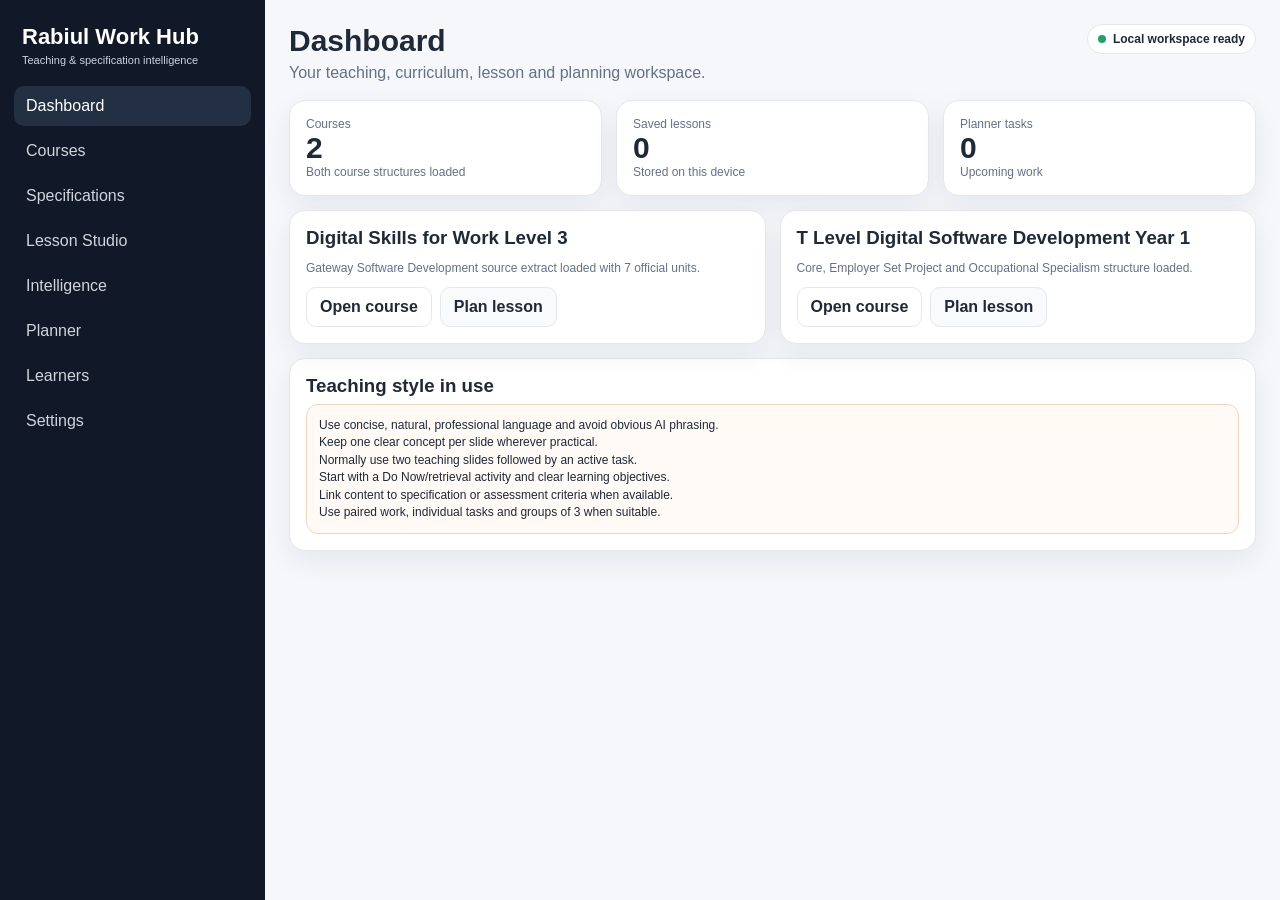
==== index.html @ c1c8a5ee "Trigger Vercel deployment for Rabiul Work Hub" ====
<!doctype html>
<html lang="en">
<head>
<meta charset="utf-8">
<meta name="viewport" content="width=device-width,initial-scale=1,viewport-fit=cover">
<meta name="theme-color" content="#111827">
<title>Rabiul Work Hub</title>
<style>
:root{--bg:#f5f7fb;--panel:#fff;--ink:#1f2937;--muted:#667085;--line:#e5e7eb;--nav:#111827;--accent:#e87524;--accent2:#fff4e9;--good:#157f52;--danger:#b42318;--radius:16px;--shadow:0 10px 28px rgba(16,24,40,.07)}
*{box-sizing:border-box}body{margin:0;background:var(--bg);color:var(--ink);font-family:Calibri,Arial,sans-serif}button,input,select,textarea{font:inherit}button{cursor:pointer}.app{display:grid;grid-template-columns:265px 1fr;min-height:100vh}.sidebar{background:var(--nav);color:white;padding:20px 14px;position:sticky;top:0;height:100vh;overflow:auto}.brand{font-size:22px;font-weight:800;margin:4px 8px 20px}.brand small{display:block;font-size:11px;font-weight:500;color:#cbd5e1;margin-top:4px}.nav{display:grid;gap:5px}.nav button{border:0;background:transparent;color:#d0d5dd;text-align:left;padding:11px 12px;border-radius:10px}.nav button.active,.nav button:hover{background:#233044;color:white}.main{padding:24px;min-width:0}.page{display:none}.page.active{display:block}.topbar{display:flex;justify-content:space-between;align-items:flex-start;gap:14px;margin-bottom:18px}.topbar h1{margin:0;font-size:30px}.topbar p{margin:6px 0 0;color:var(--muted)}.status{display:inline-flex;align-items:center;gap:7px;padding:7px 10px;border:1px solid var(--line);background:white;border-radius:999px;font-size:12px;font-weight:700}.status:before{content:"";width:8px;height:8px;border-radius:50%;background:#22a06b}.grid{display:grid;gap:14px}.g2{grid-template-columns:repeat(2,minmax(0,1fr))}.g3{grid-template-columns:repeat(3,minmax(0,1fr))}.card{background:var(--panel);border:1px solid var(--line);border-radius:var(--radius);box-shadow:var(--shadow);padding:16px}.card h3{margin:0 0 7px}.muted{color:var(--muted)}.small{font-size:12px}.kpi{font-size:30px;font-weight:800}.label{display:block;font-size:12px;font-weight:700;margin:0 0 6px}.formgrid{display:grid;grid-template-columns:repeat(2,minmax(0,1fr));gap:12px}.full{grid-column:1/-1}input,select,textarea{width:100%;border:1px solid var(--line);border-radius:10px;padding:10px;background:white;color:var(--ink)}textarea{min-height:90px;resize:vertical}.btn{border:0;border-radius:10px;padding:10px 13px;background:var(--accent);color:white;font-weight:800}.btn.secondary{background:white;color:var(--ink);border:1px solid var(--line)}.btn.ghost{background:#f8fafc;color:var(--ink);border:1px solid var(--line)}.btn.danger{background:#fff1f1;color:var(--danger);border:1px solid #f4c7c7}.toolbar{display:flex;gap:8px;flex-wrap:wrap;margin-top:12px}.pill{display:inline-flex;padding:5px 8px;border-radius:999px;background:var(--accent2);color:#9a4b12;font-size:11px;font-weight:800}.list{display:grid;gap:8px}.item{padding:11px;border:1px solid var(--line);border-radius:12px;background:#fbfcfe}.progress{height:8px;background:#eef1f5;border-radius:999px;overflow:hidden}.progress span{display:block;height:100%;background:var(--accent)}.course-card h3{margin-bottom:5px}.course-meta{display:flex;justify-content:space-between;gap:10px;align-items:center}.spec-layout{display:grid;grid-template-columns:300px 1fr;gap:14px}.spec-menu{display:grid;gap:6px;max-height:600px;overflow:auto}.spec-menu button{padding:10px;border:1px solid var(--line);background:white;border-radius:10px;text-align:left}.spec-menu button.active{background:var(--accent2);border-color:#f4bd94}.criterion{padding:10px 11px;border:1px solid var(--line);border-radius:10px;margin-bottom:7px;background:#fbfcfe}.lesson-shell{display:grid;grid-template-columns:210px minmax(0,1fr) 330px;gap:14px;align-items:start}.thumbs{display:grid;gap:8px;max-height:640px;overflow:auto}.thumb{border:1px solid var(--line);background:white;border-radius:10px;padding:9px;text-align:left}.thumb.active{border-color:var(--accent);box-shadow:0 0 0 2px rgba(232,117,36,.12)}.thumb b{display:block;font-size:12px}.thumb small{color:var(--muted)}.slide-stage{background:#e9edf3;padding:18px;border-radius:14px}.slide{aspect-ratio:16/9;background:#fffdf9;border:1px solid #ead9c8;box-shadow:0 14px 36px rgba(16,24,40,.12);position:relative;padding:50px 52px 44px;overflow:hidden}.slide:before{content:"";position:absolute;top:0;left:0;right:0;height:10px;background:var(--accent)}.slide-head{position:absolute;top:18px;left:28px;right:28px;display:flex;justify-content:space-between;font-size:11px;color:#5d6470}.slide h2{font-size:32px;margin:4px 0 14px;line-height:1.05}.slide .tag{display:inline-block;font-size:12px;font-weight:800;text-transform:uppercase;letter-spacing:.08em;color:#a55418;margin-bottom:8px}.slide .body{font-size:18px;line-height:1.38;white-space:pre-wrap}.slide-foot{position:absolute;left:28px;right:28px;bottom:15px;border-top:1px solid #f0dfd1;padding-top:6px;display:flex;justify-content:space-between;font-size:10px;color:#7b7f87}.chips{display:flex;gap:6px;flex-wrap:wrap}.chip{padding:7px 9px;border:1px solid var(--line);border-radius:999px;background:white;font-size:11px;font-weight:700}.stylebox{background:#fffaf5;border:1px solid #f3d4bd;border-radius:12px;padding:12px;font-size:12px;line-height:1.45}.promptbox{background:#f8fafc;border:1px solid var(--line);border-radius:12px;padding:12px}.diag{font-family:ui-monospace,monospace;font-size:12px;background:#101828;color:#d0d5dd;border-radius:10px;padding:12px;white-space:pre-wrap}.mobilebar{display:none}
@media(max-width:1100px){.lesson-shell{grid-template-columns:160px 1fr}.lesson-side{grid-column:1/-1}.spec-layout{grid-template-columns:1fr}}
@media(max-width:760px){.app{display:block}.sidebar{display:none}.main{padding:14px 12px 78px}.topbar{display:grid}.topbar h1{font-size:24px}.g2,.g3,.formgrid{grid-template-columns:1fr}.full{grid-column:auto}.lesson-shell{display:block}.thumbs{display:flex;overflow:auto;margin-bottom:10px}.thumb{min-width:150px}.slide-stage{padding:8px}.slide{padding:40px 26px 38px}.slide h2{font-size:23px}.slide .body{font-size:14px}.lesson-side{margin-top:12px}.mobilebar{display:grid;grid-template-columns:repeat(5,1fr);position:fixed;left:0;right:0;bottom:0;background:#111827;z-index:20;padding:7px 5px}.mobilebar button{border:0;background:transparent;color:#cbd5e1;font-size:10px;padding:8px 2px}.mobilebar button.active{color:white;font-weight:800}}
</style>
</head>
<body>
<div class="app">
<aside class="sidebar">
<div class="brand">Rabiul Work Hub<small>Teaching & specification intelligence</small></div>
<div class="nav" id="nav">
<button data-page="dashboard" class="active">Dashboard</button>
<button data-page="courses">Courses</button>
<button data-page="specs">Specifications</button>
<button data-page="lesson">Lesson Studio</button>
<button data-page="intelligence">Intelligence</button>
<button data-page="planner">Planner</button>
<button data-page="learners">Learners</button>
<button data-page="settings">Settings</button>
</div>
</aside>
<main class="main">
<section id="dashboard" class="page active">
<div class="topbar"><div><h1>Dashboard</h1><p>Your teaching, curriculum, lesson and planning workspace.</p></div><span class="status">Local workspace ready</span></div>
<div class="grid g3">
<div class="card"><div class="muted small">Courses</div><div class="kpi">2</div><div class="small muted">Both course structures loaded</div></div>
<div class="card"><div class="muted small">Saved lessons</div><div class="kpi" id="kpiLessons">0</div><div class="small muted">Stored on this device</div></div>
<div class="card"><div class="muted small">Planner tasks</div><div class="kpi" id="kpiTasks">0</div><div class="small muted">Upcoming work</div></div>
</div>
<div class="grid g2" style="margin-top:14px">
<div class="card"><h3>Digital Skills for Work Level 3</h3><p class="muted small">Gateway Software Development source extract loaded with 7 official units.</p><div class="toolbar"><button class="btn secondary" onclick="go('courses')">Open course</button><button class="btn ghost" onclick="openLessonFor('Digital Skills for Work Level 3','Programming Implementation')">Plan lesson</button></div></div>
<div class="card"><h3>T Level Digital Software Development Year 1</h3><p class="muted small">Core, Employer Set Project and Occupational Specialism structure loaded.</p><div class="toolbar"><button class="btn secondary" onclick="go('courses')">Open course</button><button class="btn ghost" onclick="openLessonFor('T Level Digital Software Development Year 1','Content Area 2: Introduction to programming')">Plan lesson</button></div></div>
</div>
<div class="card" style="margin-top:14px"><h3>Teaching style in use</h3><div class="stylebox" id="dashStyle"></div></div>
</section>

<section id="courses" class="page">
<div class="topbar"><div><h1>Courses</h1><p>Exact course names, specification structure and delivery tracking.</p></div></div>
<div id="courseCards" class="grid g2"></div>
<div id="courseDetail" class="card" style="margin-top:14px"></div>
</section>

<section id="specs" class="page">
<div class="topbar"><div><h1>Specifications & Coverage</h1><p>Official source structure with editable coverage notes.</p></div><span class="status">2 sources loaded</span></div>
<div class="card" style="margin-bottom:14px">
<div class="formgrid"><label><span class="label">Course</span><select id="specCourse"></select></label><label><span class="label">Search specification</span><input id="specSearch" placeholder="e.g. testing, variables, security"></label></div>
</div>
<div class="spec-layout">
<div class="card"><div id="specMenu" class="spec-menu"></div></div>
<div class="card"><div id="specDetail"></div></div>
</div>
</section>

<section id="lesson" class="page">
<div class="topbar"><div><h1>Lesson Studio</h1><p>Oldham College template, your teaching style and prompt-driven improvements.</p></div><span class="pill">Oldham template active</span></div>
<div class="card" style="margin-bottom:14px">
<div class="formgrid">
<label><span class="label">Course</span><select id="lessonCourse"></select></label>
<label><span class="label">Unit / content area</span><select id="lessonUnit"></select></label>
<label><span class="label">Topic</span><input id="lessonTopic" placeholder="Lesson topic"></label>
<label><span class="label">Duration</span><select id="lessonDuration"><option>210 minutes</option><option>180 minutes</option><option>120 minutes</option></select></label>
<label><span class="label">Slide count</span><select id="lessonCount"><option>20</option><option>16</option><option>12</option><option>24</option></select></label>
<label><span class="label">Mode</span><select id="lessonMode"><option>Balanced theory + activity</option><option>100% theoretical</option><option>Programming practical</option><option>Assessment preparation</option></select></label>
<label><span class="label">Grouping</span><select id="lessonGrouping"><option>Mixed</option><option>Pairs</option><option>Groups of 3</option><option>Individual</option></select></label>
<label><span class="label">Task frequency</span><select id="lessonFreq"><option value="2">Task after every 2 teaching slides</option><option value="3">Task after every 3 teaching slides</option><option value="1">Task after every teaching slide</option></select></label>
<label class="full"><span class="label">Improvement prompt before generation</span><textarea id="lessonPrompt" placeholder="Example: 100% theoretical, no code, groups of 3, make tasks more advanced and link every section to the specification."></textarea></label>
</div>
<div class="toolbar"><button class="btn" onclick="generateLesson()">Generate lesson</button><button class="btn secondary" onclick="saveLesson()">Save lesson</button><button class="btn ghost" onclick="newLesson()">New</button></div>
</div>

<div class="lesson-shell">
<div class="card"><div class="small muted" style="margin-bottom:8px">Slides</div><div id="thumbs" class="thumbs"></div></div>
<div class="slide-stage"><div id="slidePreview"></div></div>
<div class="lesson-side">
<div class="card"><h3>Lesson Standards</h3><div class="stylebox" id="lessonStandards"></div></div>
<div class="card" style="margin-top:12px"><h3>Improve Current Lesson</h3><div class="promptbox"><textarea id="improvePrompt" placeholder="Tell the Hub what to improve. Example: Make tasks more advanced, remove code, add model answers, groups of 3."></textarea><div class="chips" style="margin-top:8px">
<button class="chip" onclick="quickPrompt('Shorter')">Shorter</button>
<button class="chip" onclick="quickPrompt('More advanced')">More advanced</button>
<button class="chip" onclick="quickPrompt('Theory only, no code')">Theory only</button>
<button class="chip" onclick="quickPrompt('Groups of 3')">Groups of 3</button>
<button class="chip" onclick="quickPrompt('Paired task')">Paired task</button>
<button class="chip" onclick="quickPrompt('Model answer')">Model answer</button>
<button class="chip" onclick="quickPrompt('Exam-style task')">Exam-style task</button>
<button class="chip" onclick="quickPrompt('Task every 2 slides')">Task every 2</button>
<button class="chip" onclick="quickPrompt('Recap plus extension')">Recap + extension</button>
</div><div class="toolbar"><button class="btn" onclick="applyImprovement(false)">Improve whole lesson</button><button class="btn secondary" onclick="applyImprovement(true)">Improve selected slide</button></div></div></div>
<div class="card" style="margin-top:12px"><h3>Edit selected slide</h3><label><span class="label">Type</span><select id="editType"><option>New learning</option><option>Task</option><option>Worked example</option><option>Recap</option><option>Assessment</option><option>Title</option></select></label><label><span class="label">Title</span><input id="editTitle"></label><label><span class="label">Content</span><textarea id="editBody"></textarea></label><div class="toolbar"><button class="btn secondary" onclick="updateSelectedSlide()">Update slide</button></div></div>
</div>
</div>
</section>

<section id="intelligence" class="page">
<div class="topbar"><div><h1>Intelligence Workspace</h1><p>Prepare a context-rich request from your Hub data and hand it to your preferred AI workspace.</p></div></div>
<div class="grid g2">
<div class="card"><label><span class="label">Focus</span><select id="intelFocus"><option>Full Hub</option><option>Curriculum & coverage</option><option>Lessons & planning</option><option>Learner support</option><option>Assessment & marking</option><option>Resources</option></select></label><label><span class="label">Request</span><textarea id="intelPrompt" placeholder="Example: Create the next Ethical Hacking lesson without repeating covered content."></textarea></label><div class="toolbar"><button class="btn" onclick="prepareRequest()">Prepare request</button><button class="btn secondary" onclick="shareRequest()">Share</button><button class="btn ghost" onclick="copyPrepared()">Copy</button></div><label><span class="label">Prepared request</span><textarea id="prepared" readonly style="min-height:260px"></textarea></label></div>
<div class="card"><h3>Response Vault</h3><p class="small muted">Paste a completed response here and save it for later reference.</p><textarea id="vaultInput" placeholder="Paste completed response"></textarea><div class="toolbar"><button class="btn secondary" onclick="saveVault()">Save response</button></div><div id="vaultList" class="list" style="margin-top:12px"></div></div>
</div>
</section>

<section id="planner" class="page">
<div class="topbar"><div><h1>Weekly Planner</h1><p>Keep teaching and admin tasks together.</p></div></div>
<div class="grid g2"><div class="card"><label><span class="label">Task</span><input id="taskText"></label><label><span class="label">Due date</span><input id="taskDate" type="date"></label><div class="toolbar"><button class="btn" onclick="addTask()">Add task</button></div></div><div class="card"><h3>Tasks</h3><div id="taskList" class="list"></div></div></div>
</section>

<section id="learners" class="page">
<div class="topbar"><div><h1>Learners</h1><p>Simple local learner records. Use initials or internal references where appropriate.</p></div></div>
<div class="grid g2"><div class="card"><label><span class="label">Learner reference</span><input id="learnerName"></label><label><span class="label">Course</span><select id="learnerCourse"></select></label><label><span class="label">Attendance %</span><input id="learnerAttendance" type="number" min="0" max="100"></label><label><span class="label">Note</span><textarea id="learnerNote"></textarea></label><div class="toolbar"><button class="btn" onclick="addLearner()">Save learner</button></div></div><div class="card"><h3>Saved learners</h3><div id="learnerList" class="list"></div></div></div>
</section>

<section id="settings" class="page">
<div class="topbar"><div><h1>Settings</h1><p>Your teaching style, backup and app diagnostics.</p></div></div>
<div class="grid g2">
<div class="card"><h3>My teaching style</h3><textarea id="styleText" style="min-height:320px"></textarea><div class="toolbar"><button class="btn" onclick="saveStyle()">Save style</button><button class="btn secondary" onclick="resetStyle()">Reset defaults</button></div></div>
<div class="card"><h3>Backup & diagnostics</h3><div class="toolbar"><button class="btn secondary" onclick="exportData()">Export backup</button><button class="btn secondary" onclick="document.getElementById('importFile').click()">Import backup</button><input id="importFile" type="file" accept="application/json" style="display:none" onchange="importData(event)"><button class="btn danger" onclick="resetData()">Reset local data</button></div><h3 style="margin-top:18px">Diagnostics</h3><div id="diag" class="diag">Not run yet.</div><div class="toolbar"><button class="btn secondary" onclick="runSelfCheck()">Run self-check</button></div></div>
</div>
</section>
</main>
</div>
<nav class="mobilebar" id="mobilebar">
<button data-page="dashboard" class="active">Home</button><button data-page="courses">Courses</button><button data-page="lesson">Lesson</button><button data-page="specs">Specs</button><button data-page="settings">More</button>
</nav>

<script>
(function(){
'use strict';
var VERSION='1.0.0-live';
var COURSE1='Digital Skills for Work Level 3';
var COURSE2='T Level Digital Software Development Year 1';
var DEFAULT_STYLE=[
'Use concise, natural, professional language and avoid obvious AI phrasing.',
'Keep one clear concept per slide wherever practical.',
'Normally use two teaching slides followed by an active task.',
'Start with a Do Now/retrieval activity and clear learning objectives.',
'Link content to specification or assessment criteria when available.',
'Use paired work, individual tasks and groups of 3 when suitable.',
'Use realistic college, workplace and digital-industry scenarios.',
'Scaffold weaker or newer learners and add genuine stretch for stronger learners.',
'If a lesson is theory-only, do not add practical activity or code unless requested.',
'Programming lessons use code only when it supports the specification.',
'Use worked examples or model answers before independent assessment where helpful.',
'Task instructions must be specific and assessment-ready, not vague.',
'Encourage full-sentence learner responses.',
'Finish with five recap questions plus an extension or exit ticket.',
'Never use real learner names in generated examples.',
'Default to roughly 3 to 3.5 hours and around 20 slides.',
'Marking format: WWW / EBI / Overall / Indicative Grade.'
].join('\n');

var GATEWAY=[
{title:'Project Management',code:'F/618/5180',glh:42,criteria:[
'1.1 Explain the stages of the project lifecycle as they apply to a given IT project.',
'1.2 Describe key concepts, issues and risks when managing IT projects.',
'1.3 Compare the characteristics of different project management methodologies used by organisations.',
'2.1 Produce a project specification for an IT project in line with requirements.',
'2.2 Use project management software to plan an IT project.',
'3.1 Use project management software to monitor a project plan and track progress against the plan.',
'3.2 Carry out a post-project review to determine project outcomes.'
]},
{title:'JavaScript',code:'K/618/5237',glh:42,criteria:[
'1.1 Explain how JavaScript is used as a web programming language.',
'2.1 Use JavaScript to prompt and validate inputs in web pages.',
'2.2 Use document.write to display messages in web pages.',
'2.3 Alter, show, hide and move objects in web pages.',
'2.4 Use JavaScript to include special effects in web pages.',
'2.5 Use functions and variables to customise web pages.',
'2.6 Use functions and variables for functional web pages.',
'2.7 Use event handlers to trigger JavaScript code.'
]},
{title:'Maths for Computing',code:'M/618/5238',glh:42,criteria:[
'1.1 Show how matrices can be used to represent ordered data.',
'1.2 Perform add, subtract and scalar multiplication operations on a matrix.',
'1.3 Multiply two matrices.',
'1.4 Find the inverse and transpose of a matrix.',
'1.5 Apply matrix techniques to solve simultaneous linear equations.',
'2.1 Apply sequence and series techniques to solve problems.',
'2.2 Apply probability and recursion techniques to solve problems.',
'3.1 Explain how number systems are used in computing.',
'3.2 Perform basic operations on number systems.',
'3.3 Perform conversion operations between number systems.',
'4.1 Gather data for a defined purpose.',
'4.2 Interpret trends and patterns in data.'
]},
{title:'Object Oriented Programming',code:'T/618/5239',glh:42,criteria:[
'1.1 Explain the key features of object oriented programming.',
'1.2 Explain the importance of encapsulation, inheritance and polymorphism in object oriented programming.',
'2.1 Demonstrate use of object oriented tools and techniques.',
'3.1 Design an object oriented program.',
'3.2 Develop an object oriented program.',
'4.1 Test an object oriented program.',
'4.2 Document appropriate action to correct errors.',
'4.3 Create technical documentation for the support and maintenance of the program.'
]},
{title:'Programming Implementation',code:'K/618/5240',glh:42,criteria:[
'1.1 Explain the principles and concepts of programming languages.',
'2.1 Interpret variables within programming languages.',
'2.2 Interpret common programming control structures that are used when developing code.',
'2.3 Describe the use of common data structures.',
'2.4 Describe how algorithms are used in programming.',
'2.5 Describe how to test and debug programs.',
'3.1 Identify the elements of common coding standards.',
'3.2 Explain the role and importance of good coding practices.',
'4.1 Identify the types of functional and non-functional requirements.',
'4.2 Describe the tests used for functional and non-functional requirements.'
]},
{title:'Robot Technology',code:'K/618/5190',glh:42,criteria:[
'1.1 Explain the operating, design and control principles of different types of robots.',
'1.2 Explain how different sensors and end effectors are used in robots.',
'1.3 Analyse the benefits and limitations of using robots for routine tasks.',
'2.1 Explain how legislation and roboethics influence the development and use of robots.',
'3.1 Design an operating program for a robot to enable it to carry out a specific function.',
'3.2 Develop an operating program for a robot to enable it to carry out a specific function.',
'4.1 Explain the health and safety requirements, and maintenance procedures for the safe operation of robots.'
]},
{title:'Software Testing',code:'M/618/5241',glh:42,criteria:[
'1.1 Explain the purpose and methods of software testing.',
'1.2 Describe the different stages and types of software testing.',
'1.3 Explain how automation is used in software testing.',
'1.4 Describe functional and structural testing.',
'2.1 Design appropriate test data.',
'2.2 Develop a test plan in line with requirements.',
'2.3 Implement a test plan and record results.',
'2.4 Produce a test report.'
]}];

var TLEVEL_CORE=[
{title:'Content Area 1: Problem solving',count:38,paper:1},
{title:'Content Area 2: Introduction to programming',count:87,paper:1},
{title:'Content Area 3: Emerging issues',count:8,paper:1},
{title:'Content Area 4: Legislation and regulatory requirements',count:16,paper:1},
{title:'Content Area 5: Business context',count:16,paper:2},
{title:'Content Area 6: Data',count:59,paper:2},
{title:'Content Area 7: Digital environments',count:32,paper:2},
{title:'Content Area 8: Security',count:16,paper:2}
];
var TLEVEL_OS=[
'Be able to analyse a problem to define requirements and acceptance criteria aligned to user needs',
'Apply ethical principles and manage risks in line with legal and regulatory requirements when developing software',
'Discover, evaluate and apply reliable sources of knowledge',
'Design',
'Create solutions in a social and collaborative environment',
'Implement a solution using at least two appropriate languages',
'Testing a software solution',
'Change, maintain and support software'
];

var store={
get:function(k,d){try{var v=localStorage.getItem('rwh_live_'+k);return v===null?d:JSON.parse(v)}catch(e){return d}},
set:function(k,v){localStorage.setItem('rwh_live_'+k,JSON.stringify(v))}
};
var state={
style:store.get('style',DEFAULT_STYLE),
lessons:store.get('lessons',[]),
tasks:store.get('tasks',[]),
learners:store.get('learners',[]),
coverage:store.get('coverage',{}),
vault:store.get('vault',[])
};
var currentSlides=[];
var selectedSlide=0;
var selectedSpecCourse=COURSE1;
var selectedSpecIndex=0;

function esc(s){return String(s==null?'':s).replace(/[&<>"']/g,function(c){return {'&':'&amp;','<':'&lt;','>':'&gt;','"':'&quot;',"'":'&#39;'}[c]})}
function saveAll(){store.set('style',state.style);store.set('lessons',state.lessons);store.set('tasks',state.tasks);store.set('learners',state.learners);store.set('coverage',state.coverage);store.set('vault',state.vault);refreshKPIs()}
function go(id){document.querySelectorAll('.page').forEach(function(x){x.classList.toggle('active',x.id===id)});document.querySelectorAll('[data-page]').forEach(function(x){x.classList.toggle('active',x.getAttribute('data-page')===id)});if(id==='courses')renderCourses();if(id==='specs')renderSpecs();if(id==='lesson')renderLesson();if(id==='planner')renderTasks();if(id==='learners')renderLearners();if(id==='settings')renderSettings();if(id==='intelligence')renderVault();window.scrollTo(0,0)}
window.go=go;
document.querySelectorAll('[data-page]').forEach(function(b){b.addEventListener('click',function(){go(b.getAttribute('data-page'))})});

function courseUnits(course){
if(course===COURSE1)return GATEWAY.map(function(x){return x.title});
return TLEVEL_CORE.map(function(x){return x.title}).concat(['Employer Set Project']).concat(TLEVEL_OS.map(function(x,i){return 'Occupational Specialism '+(i+1)+': '+x}));
}
function fillSelect(el,items){el.innerHTML='';items.forEach(function(x){var o=document.createElement('option');o.value=x;o.textContent=x;el.appendChild(o)})}
function initSelects(){[document.getElementById('specCourse'),document.getElementById('lessonCourse'),document.getElementById('learnerCourse')].forEach(function(el){if(el)fillSelect(el,[COURSE1,COURSE2])});refreshLessonUnits();document.getElementById('lessonCourse').addEventListener('change',refreshLessonUnits);document.getElementById('specCourse').addEventListener('change',function(){selectedSpecCourse=this.value;selectedSpecIndex=0;renderSpecs()});document.getElementById('specSearch').addEventListener('input',renderSpecs)}
function refreshLessonUnits(){var c=document.getElementById('lessonCourse').value;fillSelect(document.getElementById('lessonUnit'),courseUnits(c))}
function refreshKPIs(){document.getElementById('kpiLessons').textContent=state.lessons.length;document.getElementById('kpiTasks').textContent=state.tasks.length;document.getElementById('dashStyle').innerHTML=esc(state.style.split('\n').slice(0,6).join('\n')).replace(/\n/g,'<br>')}
function coverageKey(course,unit){return course+'|'+unit}
function coveredCount(course,unit,total){var v=state.coverage[coverageKey(course,unit)]||[];return Math.min(v.length,total)}

function renderCourses(){
var root=document.getElementById('courseCards');
root.innerHTML='';
[
{course:COURSE1,subtitle:'Gateway Qualifications Software Development Level 3 source extract',points:GATEWAY.reduce(function(a,b){return a+b.criteria.length},0),units:GATEWAY.length},
{course:COURSE2,subtitle:'T Level Technical Qualification in Digital Software Development · Version 1.0 May 2025',points:TLEVEL_CORE.reduce(function(a,b){return a+b.count},0),units:TLEVEL_CORE.length+1+TLEVEL_OS.length}
].forEach(function(c){
var div=document.createElement('div');div.className='card course-card';
div.innerHTML='<div class="course-meta"><div><h3>'+esc(c.course)+'</h3><div class="small muted">'+esc(c.subtitle)+'</div></div><span class="pill">'+c.units+' areas</span></div><div style="margin-top:12px"><div class="small muted">'+c.points+' specification points / criteria represented</div><div class="toolbar"><button class="btn secondary">Open structure</button><button class="btn ghost">Plan lesson</button></div></div>';
div.querySelectorAll('button')[0].onclick=function(){renderCourseDetail(c.course)};
div.querySelectorAll('button')[1].onclick=function(){openLessonFor(c.course,courseUnits(c.course)[0])};
root.appendChild(div)
});
renderCourseDetail(COURSE1)
}
function renderCourseDetail(course){
var root=document.getElementById('courseDetail');var units=courseUnits(course);
var assessment=course===COURSE2?'<div class="stylebox"><b>Assessment structure:</b><br>Core Paper 1: 2h 15m, 90 marks, 30%<br>Core Paper 2: 2h 15m, 90 marks, 30%<br>Employer Set Project: 14h 30m, 100 marks, 40%<br>Occupational Specialism project: 50h 30m, 144 marks.</div>':'';
root.innerHTML='<h3>'+esc(course)+'</h3>'+assessment+'<div class="list" style="margin-top:12px">'+units.map(function(u){return '<div class="item"><b>'+esc(u)+'</b><div class="toolbar"><button class="btn ghost" onclick="openSpecFor(\''+esc(course).replace(/'/g,"\\'")+'\',\''+esc(u).replace(/'/g,"\\'")+'\')">Open spec</button><button class="btn secondary" onclick="openLessonFor(\''+esc(course).replace(/'/g,"\\'")+'\',\''+esc(u).replace(/'/g,"\\'")+'\')">Plan lesson</button></div></div>'}).join('')+'</div>'
}
window.openSpecFor=function(course,unit){go('specs');document.getElementById('specCourse').value=course;selectedSpecCourse=course;var list=specItems(course);var idx=list.findIndex(function(x){return x.title===unit});selectedSpecIndex=Math.max(0,idx);renderSpecs()}
window.openLessonFor=function(course,unit){go('lesson');document.getElementById('lessonCourse').value=course;refreshLessonUnits();document.getElementById('lessonUnit').value=unit;document.getElementById('lessonTopic').value=unit}

function specItems(course){
if(course===COURSE1)return GATEWAY;
var a=TLEVEL_CORE.map(function(x){return {title:x.title,meta:'Core Paper '+x.paper+' · '+x.count+' numbered specification points',criteria:['This area contains '+x.count+' numbered points in the uploaded T Level specification.','Use the official source document in the Hub specification library when planning detailed delivery.']}})
a.push({title:'Employer Set Project',meta:'14h 30m · 100 marks · 40% of Core component',criteria:['Externally set project assessing the Core skills and knowledge in an applied context.']});
TLEVEL_OS.forEach(function(t,i){a.push({title:'Occupational Specialism '+(i+1)+': '+t,meta:'Digital Software Development occupational specialism',criteria:['Official occupational specialism content area from the uploaded specification.']})});
return a
}
function renderSpecs(){
var course=document.getElementById('specCourse').value||selectedSpecCourse;selectedSpecCourse=course;
var q=(document.getElementById('specSearch').value||'').toLowerCase();var items=specItems(course);
var menu=document.getElementById('specMenu');menu.innerHTML='';
items.forEach(function(x,i){if(q&&((x.title+' '+(x.criteria||[]).join(' ')).toLowerCase().indexOf(q)<0))return;var b=document.createElement('button');b.className=i===selectedSpecIndex?'active':'';b.innerHTML='<b>'+esc(x.title)+'</b><div class="small muted">'+esc(x.code||x.meta||'Official specification area')+'</div>';b.onclick=function(){selectedSpecIndex=i;renderSpecs()};menu.appendChild(b)});
var x=items[selectedSpecIndex]||items[0];if(!x)return;
var total=(x.criteria||[]).length;var key=coverageKey(course,x.title);var cov=state.coverage[key]||[];
var crit=(x.criteria||[]).map(function(c,i){var is=cov.indexOf(c)>=0;return '<div class="criterion"><label style="display:flex;gap:9px;align-items:flex-start"><input type="checkbox" style="width:auto;margin-top:3px" '+(is?'checked':'')+' onchange="toggleCoverage('+JSON.stringify(key)+','+JSON.stringify(c)+',this.checked)"><span>'+esc(c)+'</span></label></div>'}).join('');
document.getElementById('specDetail').innerHTML='<span class="pill">Source verified</span><h2 style="margin:8px 0 4px">'+esc(x.title)+'</h2><div class="small muted">'+esc(x.code?x.code+' · '+x.glh+' GLH':x.meta||'Official uploaded specification')+'</div><div style="margin:12px 0"><b>Coverage:</b> '+coveredCount(course,x.title,total)+' / '+total+'</div>'+crit
}
window.toggleCoverage=function(key,c,on){var a=state.coverage[key]||[];if(on&&a.indexOf(c)<0)a.push(c);if(!on)a=a.filter(function(x){return x!==c});state.coverage[key]=a;saveAll()}

function specPointsFor(course,unit){
if(course===COURSE1){var u=GATEWAY.find(function(x){return x.title===unit});return u?u.criteria:[]}
var m=unit.match(/Content Area (\d+)/);if(m){var c=TLEVEL_CORE.find(function(x){return x.title.indexOf('Content Area '+m[1]+':')===0});return c?['Official '+c.title+' specification area containing '+c.count+' numbered points.']:[]}
return ['Official specification area: '+unit]
}
function makeTask(topic,group,advanced,exam){
var intro=group==='Groups of 3'?'Work in groups of 3. ':group==='Pairs'?'Work in pairs. ':group==='Individual'?'Work independently. ':'Choose a suitable working arrangement. ';
var core=exam?'Answer an assessment-style question on '+topic+'. Structure your response with a clear point, technical explanation and applied example.': 'Complete a focused activity on '+topic+'. Produce a clear written outcome that shows what you understand.';
if(advanced)core+=' Justify your choices and compare at least two possible approaches.';
return intro+core+'\n\nExpected output: full sentences and evidence linked to the lesson objective.\nExtension: apply the idea to a different digital workplace scenario.'
}
function slide(type,title,body){return {type:type,title:title,body:body}}
function generateLesson(){
var course=document.getElementById('lessonCourse').value,unit=document.getElementById('lessonUnit').value,topic=document.getElementById('lessonTopic').value.trim()||unit,count=parseInt(document.getElementById('lessonCount').value,10),mode=document.getElementById('lessonMode').value,group=document.getElementById('lessonGrouping').value,freq=parseInt(document.getElementById('lessonFreq').value,10),prompt=(document.getElementById('lessonPrompt').value||'').toLowerCase(),points=specPointsFor(course,unit);
var noCode=mode==='100% theoretical'||prompt.indexOf('no code')>=0||prompt.indexOf('theory only')>=0;var advanced=prompt.indexOf('advanced')>=0||prompt.indexOf('challenge')>=0;var exam=prompt.indexOf('exam')>=0||mode==='Assessment preparation';if(prompt.indexOf('groups of 3')>=0)group='Groups of 3';if(prompt.indexOf('pairs')>=0)group='Pairs';
var slides=[slide('Title',topic,course+'\n'+unit+'\n\nOldham College · Faculty of Digital & Creative'),slide('Task','Do Now / retrieval','Answer three short retrieval questions from previous learning. Write in full sentences.\n\n1. What do you already know about '+topic+'?\n2. Which previous topic connects to this lesson?\n3. Give one workplace example.') ,slide('New learning','Learning objectives','By the end of the lesson, learners will be able to:\n• explain the key ideas in '+topic+'\n• apply the ideas to a realistic scenario\n• produce assessment-ready evidence linked to the specification.')];
var teach=0;var p=0;
while(slides.length<count-2){
var spec=points[p%Math.max(points.length,1)]||('Key concept in '+topic);p++;
slides.push(slide('New learning','New learning: '+topic,spec+'\n\nKey points:\n• define the idea clearly\n• explain why it matters\n• connect it to a realistic college or workplace system'+(noCode?'':'\n• use a short technical example where it helps')));
teach++;
if(teach%freq===0&&slides.length<count-2)slides.push(slide('Task',exam?'Assessment task':'Active task',makeTask(topic,group,advanced,exam)))
}
slides.push(slide('Recap','Recap: 5 questions','1. Define the main concept from today.\n2. Explain one benefit or purpose.\n3. Give one realistic example.\n4. Link the lesson to the specification.\n5. Identify one common mistake or misconception.\n\nExtension: justify which idea from the lesson is most important and why.'));
slides.push(slide('Assessment','Exit ticket','Write one strong paragraph that explains what you learned, applies it to a realistic digital scenario and uses the correct technical vocabulary.'));
currentSlides=slides.slice(0,count);selectedSlide=0;renderLesson()
}
function renderLesson(){var standards=document.getElementById('lessonStandards');if(standards)standards.innerHTML=esc(state.style).replace(/\n/g,'<br>');var thumbs=document.getElementById('thumbs');if(!thumbs)return;thumbs.innerHTML='';currentSlides.forEach(function(s,i){var b=document.createElement('button');b.className='thumb '+(i===selectedSlide?'active':'');b.innerHTML='<b>'+(i+1)+'. '+esc(s.title)+'</b><small>'+esc(s.type)+'</small>';b.onclick=function(){selectedSlide=i;renderLesson()};thumbs.appendChild(b)});var p=document.getElementById('slidePreview');if(!currentSlides.length){p.innerHTML='<div class="card">Generate a lesson to start.</div>';return}var s=currentSlides[selectedSlide];p.innerHTML='<div class="slide"><div class="slide-head"><span>Oldham College</span><span>Faculty of Digital & Creative</span></div><div class="tag">'+esc(s.type)+'</div><h2>'+esc(s.title)+'</h2><div class="body">'+esc(s.body)+'</div><div class="slide-foot"><span>Oldham College</span><span>'+(selectedSlide+1)+' / '+currentSlides.length+'</span></div></div>';document.getElementById('editType').value=s.type;document.getElementById('editTitle').value=s.title;document.getElementById('editBody').value=s.body}
window.generateLesson=generateLesson;
function quickPrompt(t){var x=document.getElementById('improvePrompt');x.value=(x.value?x.value+', ':'')+t}window.quickPrompt=quickPrompt;
function applyImprovement(selectedOnly){
if(!currentSlides.length)return;var q=(document.getElementById('improvePrompt').value||'').toLowerCase();var idxs=selectedOnly?[selectedSlide]:currentSlides.map(function(_,i){return i});
idxs.forEach(function(i){var s=currentSlides[i];if(q.indexOf('shorter')>=0)s.body=s.body.split('\n').slice(0,5).join('\n');if(q.indexOf('advanced')>=0&&s.type==='Task')s.body+='\n\nChallenge: compare alternatives, justify your decision and explain one limitation.';if((q.indexOf('theory only')>=0||q.indexOf('no code')>=0))s.body=s.body.replace(/code|programming practical/gi,'theory explanation');if(q.indexOf('groups of 3')>=0&&s.type==='Task')s.body='Work in groups of 3. Assign one clear role to each learner.\n\n'+s.body;if(q.indexOf('paired')>=0&&s.type==='Task')s.body='Work in pairs. Agree one final response together.\n\n'+s.body;if(q.indexOf('exam')>=0&&s.type==='Task'){s.title='Exam-style task';s.body='Answer an assessment-style question using a clear point, technical explanation and applied example.\n\n'+s.body}if(q.indexOf('model answer')>=0&&s.type==='Worked example')s.body+='\n\nModel structure: Point → technical explanation → applied example → link back to the requirement.'});
if(q.indexOf('recap')>=0&&!selectedOnly&&!currentSlides.some(function(x){return x.type==='Recap'}))currentSlides.push(slide('Recap','Recap: 5 questions','1. Define the concept.\n2. Explain its purpose.\n3. Apply it.\n4. Link to the spec.\n5. Identify a misconception.\n\nExtension: justify your strongest answer.'));
document.getElementById('improvePrompt').value='';renderLesson()
}
window.applyImprovement=applyImprovement;
function updateSelectedSlide(){if(!currentSlides.length)return;currentSlides[selectedSlide]={type:document.getElementById('editType').value,title:document.getElementById('editTitle').value,body:document.getElementById('editBody').value};renderLesson()}window.updateSelectedSlide=updateSelectedSlide;
function saveLesson(){if(!currentSlides.length)return alert('Generate a lesson first.');state.lessons.unshift({id:Date.now(),course:document.getElementById('lessonCourse').value,unit:document.getElementById('lessonUnit').value,topic:document.getElementById('lessonTopic').value,date:new Date().toISOString(),slides:JSON.parse(JSON.stringify(currentSlides))});saveAll();alert('Lesson saved on this device.')}window.saveLesson=saveLesson;
function newLesson(){currentSlides=[];selectedSlide=0;document.getElementById('lessonTopic').value='';document.getElementById('lessonPrompt').value='';renderLesson()}window.newLesson=newLesson;

function prepareRequest(){
var focus=document.getElementById('intelFocus').value,prompt=document.getElementById('intelPrompt').value.trim();if(!prompt)return alert('Add a request first.');
var ctx={focus:focus,courses:[COURSE1,COURSE2],style:state.style,savedLessons:state.lessons.slice(0,5),planner:state.tasks.slice(0,10),learners:state.learners.slice(0,20),coverage:state.coverage};
document.getElementById('prepared').value='You are supporting my Rabiul Work Hub. Use high reasoning effort.\n\nREQUEST:\n'+prompt+'\n\nHUB CONTEXT:\n'+JSON.stringify(ctx,null,2)+'\n\nREQUIREMENTS:\n- Use my stored information as the source of truth.\n- Keep wording concise, natural and professional.\n- For lessons, use my Oldham College teaching style and avoid repeating covered content.\n- Give a finished usable output rather than generic advice.'
}window.prepareRequest=prepareRequest;
async function copyPrepared(){var t=document.getElementById('prepared').value;if(!t)return alert('Prepare a request first.');try{await navigator.clipboard.writeText(t);alert('Prepared request copied.')}catch(e){document.getElementById('prepared').select()}}window.copyPrepared=copyPrepared;
async function shareRequest(){var t=document.getElementById('prepared').value;if(!t){prepareRequest();t=document.getElementById('prepared').value}if(!t)return;if(navigator.share){try{await navigator.share({title:'Rabiul Work Hub request',text:t});return}catch(e){}}copyPrepared()}window.shareRequest=shareRequest;
function saveVault(){var t=document.getElementById('vaultInput').value.trim();if(!t)return;state.vault.unshift({id:Date.now(),text:t,date:new Date().toISOString()});document.getElementById('vaultInput').value='';saveAll();renderVault()}window.saveVault=saveVault;
function renderVault(){var root=document.getElementById('vaultList');if(root)root.innerHTML=state.vault.slice(0,10).map(function(x){return '<div class="item"><div class="small muted">'+new Date(x.date).toLocaleString()+'</div>'+esc(x.text).slice(0,500)+'</div>'}).join('')||'<div class="muted small">No saved responses.</div>'}

function addTask(){var t=document.getElementById('taskText').value.trim();if(!t)return;state.tasks.push({id:Date.now(),text:t,date:document.getElementById('taskDate').value,done:false});document.getElementById('taskText').value='';saveAll();renderTasks()}window.addTask=addTask;
function renderTasks(){document.getElementById('taskList').innerHTML=state.tasks.map(function(x){return '<div class="item"><label style="display:flex;gap:8px"><input type="checkbox" style="width:auto" '+(x.done?'checked':'')+' onchange="toggleTask('+x.id+',this.checked)"><span><b>'+esc(x.text)+'</b><div class="small muted">'+esc(x.date||'No date')+'</div></span></label></div>'}).join('')||'<div class="muted small">No tasks yet.</div>'}window.toggleTask=function(id,on){var x=state.tasks.find(function(a){return a.id===id});if(x)x.done=on;saveAll();renderTasks()}

function addLearner(){var n=document.getElementById('learnerName').value.trim();if(!n)return;state.learners.push({id:Date.now(),name:n,course:document.getElementById('learnerCourse').value,attendance:Number(document.getElementById('learnerAttendance').value||0),note:document.getElementById('learnerNote').value});document.getElementById('learnerName').value='';document.getElementById('learnerAttendance').value='';document.getElementById('learnerNote').value='';saveAll();renderLearners()}window.addLearner=addLearner;
function renderLearners(){document.getElementById('learnerList').innerHTML=state.learners.map(function(x){return '<div class="item"><b>'+esc(x.name)+'</b><div class="small muted">'+esc(x.course)+' · Attendance '+x.attendance+'%</div><div class="small">'+esc(x.note||'')+'</div></div>'}).join('')||'<div class="muted small">No learner records yet.</div>'}

function renderSettings(){document.getElementById('styleText').value=state.style}
function saveStyle(){state.style=document.getElementById('styleText').value.trim()||DEFAULT_STYLE;saveAll();renderLesson();alert('Teaching style saved.')}window.saveStyle=saveStyle;
function resetStyle(){state.style=DEFAULT_STYLE;saveAll();renderSettings();renderLesson()}window.resetStyle=resetStyle;
function exportData(){var data={version:VERSION,state:state};var blob=new Blob([JSON.stringify(data,null,2)],{type:'application/json'});var a=document.createElement('a');a.href=URL.createObjectURL(blob);a.download='rabiul-work-hub-backup.json';a.click();URL.revokeObjectURL(a.href)}window.exportData=exportData;
function importData(e){var f=e.target.files&&e.target.files[0];if(!f)return;var r=new FileReader();r.onload=function(){try{var d=JSON.parse(r.result);if(!d.state)throw new Error('Invalid backup');state=d.state;saveAll();location.reload()}catch(err){alert('Backup could not be imported.')}};r.readAsText(f)}window.importData=importData;
function resetData(){if(!confirm('Reset all locally stored Work Hub data on this device?'))return;Object.keys(localStorage).filter(function(k){return k.indexOf('rwh_live_')===0}).forEach(function(k){localStorage.removeItem(k)});location.reload()}window.resetData=resetData;
function runSelfCheck(){var checks=[];checks.push('Version: '+VERSION);try{localStorage.setItem('rwh_test','1');localStorage.removeItem('rwh_test');checks.push('Local storage: OK')}catch(e){checks.push('Local storage: FAILED')};checks.push('Navigation: '+(document.querySelectorAll('[data-page]').length>0?'OK':'FAILED'));checks.push('Specification sources: '+(GATEWAY.length===7&&TLEVEL_CORE.length===8?'OK':'FAILED'));checks.push('Lesson generator: '+(typeof generateLesson==='function'?'OK':'FAILED'));checks.push('Improvement prompt: '+(typeof applyImprovement==='function'?'OK':'FAILED'));checks.push('Native share support: '+(navigator.share?'Available':'Fallback to copy'));document.getElementById('diag').textContent=checks.join('\n')}window.runSelfCheck=runSelfCheck;

initSelects();refreshKPIs();renderCourses();renderSpecs();renderLesson();renderTasks();renderLearners();renderSettings();renderVault();
})();
</script>
</body>
</html>
<!-- force-vercel-deploy: 2026-09-19T23:23Z -->
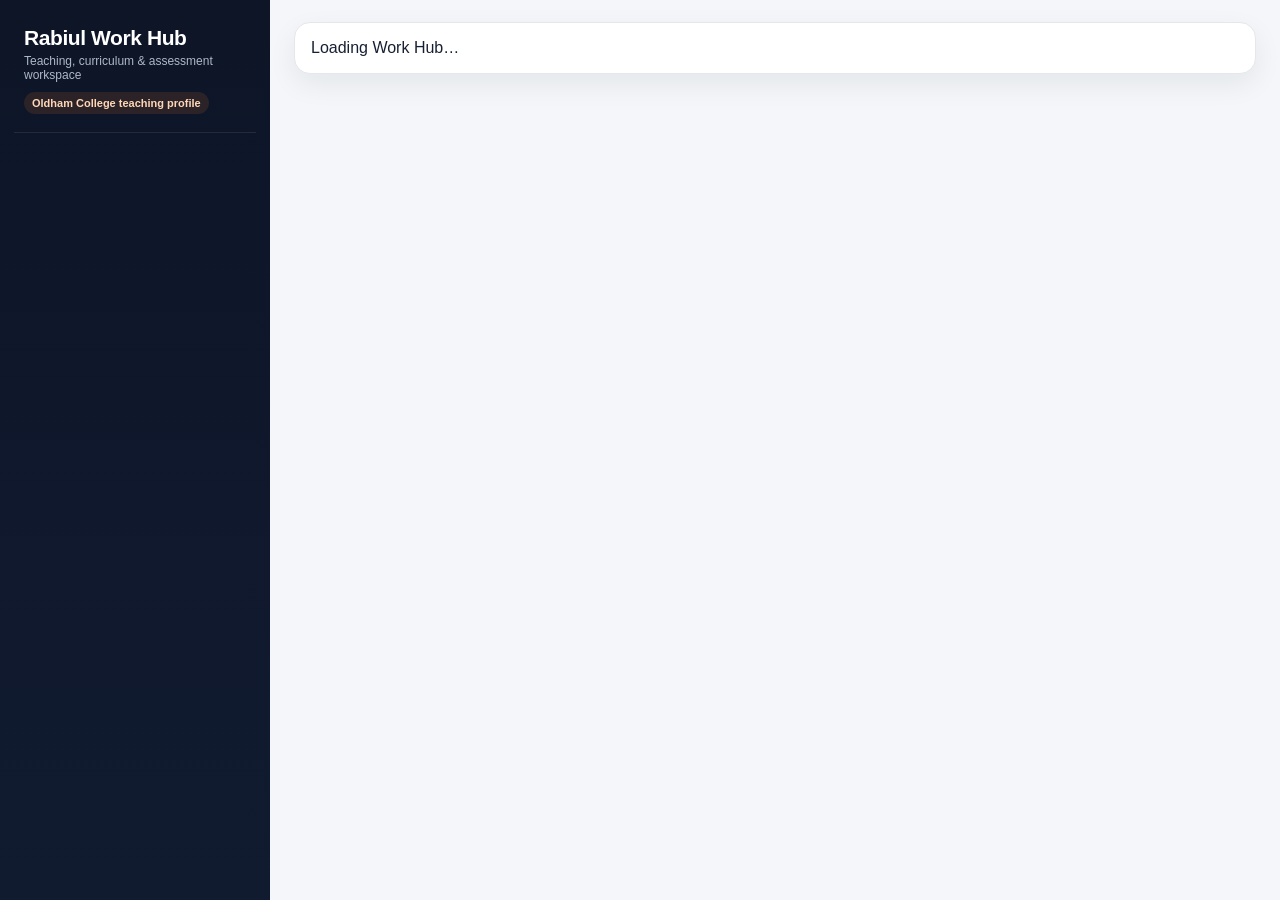
==== commit 3f3ff4e5: "Rebuild Work Hub as modular live application" ====
--- a/index.html
+++ b/index.html
@@ -1,400 +1,35 @@
 <!doctype html>
 <html lang="en">
 <head>
-<meta charset="utf-8">
-<meta name="viewport" content="width=device-width,initial-scale=1,viewport-fit=cover">
-<meta name="theme-color" content="#111827">
-<title>Rabiul Work Hub</title>
-<style>
-:root{--bg:#f5f7fb;--panel:#fff;--ink:#1f2937;--muted:#667085;--line:#e5e7eb;--nav:#111827;--accent:#e87524;--accent2:#fff4e9;--good:#157f52;--danger:#b42318;--radius:16px;--shadow:0 10px 28px rgba(16,24,40,.07)}
-*{box-sizing:border-box}body{margin:0;background:var(--bg);color:var(--ink);font-family:Calibri,Arial,sans-serif}button,input,select,textarea{font:inherit}button{cursor:pointer}.app{display:grid;grid-template-columns:265px 1fr;min-height:100vh}.sidebar{background:var(--nav);color:white;padding:20px 14px;position:sticky;top:0;height:100vh;overflow:auto}.brand{font-size:22px;font-weight:800;margin:4px 8px 20px}.brand small{display:block;font-size:11px;font-weight:500;color:#cbd5e1;margin-top:4px}.nav{display:grid;gap:5px}.nav button{border:0;background:transparent;color:#d0d5dd;text-align:left;padding:11px 12px;border-radius:10px}.nav button.active,.nav button:hover{background:#233044;color:white}.main{padding:24px;min-width:0}.page{display:none}.page.active{display:block}.topbar{display:flex;justify-content:space-between;align-items:flex-start;gap:14px;margin-bottom:18px}.topbar h1{margin:0;font-size:30px}.topbar p{margin:6px 0 0;color:var(--muted)}.status{display:inline-flex;align-items:center;gap:7px;padding:7px 10px;border:1px solid var(--line);background:white;border-radius:999px;font-size:12px;font-weight:700}.status:before{content:"";width:8px;height:8px;border-radius:50%;background:#22a06b}.grid{display:grid;gap:14px}.g2{grid-template-columns:repeat(2,minmax(0,1fr))}.g3{grid-template-columns:repeat(3,minmax(0,1fr))}.card{background:var(--panel);border:1px solid var(--line);border-radius:var(--radius);box-shadow:var(--shadow);padding:16px}.card h3{margin:0 0 7px}.muted{color:var(--muted)}.small{font-size:12px}.kpi{font-size:30px;font-weight:800}.label{display:block;font-size:12px;font-weight:700;margin:0 0 6px}.formgrid{display:grid;grid-template-columns:repeat(2,minmax(0,1fr));gap:12px}.full{grid-column:1/-1}input,select,textarea{width:100%;border:1px solid var(--line);border-radius:10px;padding:10px;background:white;color:var(--ink)}textarea{min-height:90px;resize:vertical}.btn{border:0;border-radius:10px;padding:10px 13px;background:var(--accent);color:white;font-weight:800}.btn.secondary{background:white;color:var(--ink);border:1px solid var(--line)}.btn.ghost{background:#f8fafc;color:var(--ink);border:1px solid var(--line)}.btn.danger{background:#fff1f1;color:var(--danger);border:1px solid #f4c7c7}.toolbar{display:flex;gap:8px;flex-wrap:wrap;margin-top:12px}.pill{display:inline-flex;padding:5px 8px;border-radius:999px;background:var(--accent2);color:#9a4b12;font-size:11px;font-weight:800}.list{display:grid;gap:8px}.item{padding:11px;border:1px solid var(--line);border-radius:12px;background:#fbfcfe}.progress{height:8px;background:#eef1f5;border-radius:999px;overflow:hidden}.progress span{display:block;height:100%;background:var(--accent)}.course-card h3{margin-bottom:5px}.course-meta{display:flex;justify-content:space-between;gap:10px;align-items:center}.spec-layout{display:grid;grid-template-columns:300px 1fr;gap:14px}.spec-menu{display:grid;gap:6px;max-height:600px;overflow:auto}.spec-menu button{padding:10px;border:1px solid var(--line);background:white;border-radius:10px;text-align:left}.spec-menu button.active{background:var(--accent2);border-color:#f4bd94}.criterion{padding:10px 11px;border:1px solid var(--line);border-radius:10px;margin-bottom:7px;background:#fbfcfe}.lesson-shell{display:grid;grid-template-columns:210px minmax(0,1fr) 330px;gap:14px;align-items:start}.thumbs{display:grid;gap:8px;max-height:640px;overflow:auto}.thumb{border:1px solid var(--line);background:white;border-radius:10px;padding:9px;text-align:left}.thumb.active{border-color:var(--accent);box-shadow:0 0 0 2px rgba(232,117,36,.12)}.thumb b{display:block;font-size:12px}.thumb small{color:var(--muted)}.slide-stage{background:#e9edf3;padding:18px;border-radius:14px}.slide{aspect-ratio:16/9;background:#fffdf9;border:1px solid #ead9c8;box-shadow:0 14px 36px rgba(16,24,40,.12);position:relative;padding:50px 52px 44px;overflow:hidden}.slide:before{content:"";position:absolute;top:0;left:0;right:0;height:10px;background:var(--accent)}.slide-head{position:absolute;top:18px;left:28px;right:28px;display:flex;justify-content:space-between;font-size:11px;color:#5d6470}.slide h2{font-size:32px;margin:4px 0 14px;line-height:1.05}.slide .tag{display:inline-block;font-size:12px;font-weight:800;text-transform:uppercase;letter-spacing:.08em;color:#a55418;margin-bottom:8px}.slide .body{font-size:18px;line-height:1.38;white-space:pre-wrap}.slide-foot{position:absolute;left:28px;right:28px;bottom:15px;border-top:1px solid #f0dfd1;padding-top:6px;display:flex;justify-content:space-between;font-size:10px;color:#7b7f87}.chips{display:flex;gap:6px;flex-wrap:wrap}.chip{padding:7px 9px;border:1px solid var(--line);border-radius:999px;background:white;font-size:11px;font-weight:700}.stylebox{background:#fffaf5;border:1px solid #f3d4bd;border-radius:12px;padding:12px;font-size:12px;line-height:1.45}.promptbox{background:#f8fafc;border:1px solid var(--line);border-radius:12px;padding:12px}.diag{font-family:ui-monospace,monospace;font-size:12px;background:#101828;color:#d0d5dd;border-radius:10px;padding:12px;white-space:pre-wrap}.mobilebar{display:none}
-@media(max-width:1100px){.lesson-shell{grid-template-columns:160px 1fr}.lesson-side{grid-column:1/-1}.spec-layout{grid-template-columns:1fr}}
-@media(max-width:760px){.app{display:block}.sidebar{display:none}.main{padding:14px 12px 78px}.topbar{display:grid}.topbar h1{font-size:24px}.g2,.g3,.formgrid{grid-template-columns:1fr}.full{grid-column:auto}.lesson-shell{display:block}.thumbs{display:flex;overflow:auto;margin-bottom:10px}.thumb{min-width:150px}.slide-stage{padding:8px}.slide{padding:40px 26px 38px}.slide h2{font-size:23px}.slide .body{font-size:14px}.lesson-side{margin-top:12px}.mobilebar{display:grid;grid-template-columns:repeat(5,1fr);position:fixed;left:0;right:0;bottom:0;background:#111827;z-index:20;padding:7px 5px}.mobilebar button{border:0;background:transparent;color:#cbd5e1;font-size:10px;padding:8px 2px}.mobilebar button.active{color:white;font-weight:800}}
-</style>
+  <meta charset="utf-8">
+  <meta name="viewport" content="width=device-width,initial-scale=1,viewport-fit=cover">
+  <meta name="theme-color" content="#0f172a">
+  <meta name="description" content="Rabiul Work Hub — teaching, curriculum, assessment and planning workspace">
+  <title>Rabiul Work Hub</title>
+  <link rel="stylesheet" href="/styles.css?v=2.0.0">
 </head>
 <body>
-<div class="app">
-<aside class="sidebar">
-<div class="brand">Rabiul Work Hub<small>Teaching & specification intelligence</small></div>
-<div class="nav" id="nav">
-<button data-page="dashboard" class="active">Dashboard</button>
-<button data-page="courses">Courses</button>
-<button data-page="specs">Specifications</button>
-<button data-page="lesson">Lesson Studio</button>
-<button data-page="intelligence">Intelligence</button>
-<button data-page="planner">Planner</button>
-<button data-page="learners">Learners</button>
-<button data-page="settings">Settings</button>
-</div>
-</aside>
-<main class="main">
-<section id="dashboard" class="page active">
-<div class="topbar"><div><h1>Dashboard</h1><p>Your teaching, curriculum, lesson and planning workspace.</p></div><span class="status">Local workspace ready</span></div>
-<div class="grid g3">
-<div class="card"><div class="muted small">Courses</div><div class="kpi">2</div><div class="small muted">Both course structures loaded</div></div>
-<div class="card"><div class="muted small">Saved lessons</div><div class="kpi" id="kpiLessons">0</div><div class="small muted">Stored on this device</div></div>
-<div class="card"><div class="muted small">Planner tasks</div><div class="kpi" id="kpiTasks">0</div><div class="small muted">Upcoming work</div></div>
-</div>
-<div class="grid g2" style="margin-top:14px">
-<div class="card"><h3>Digital Skills for Work Level 3</h3><p class="muted small">Gateway Software Development source extract loaded with 7 official units.</p><div class="toolbar"><button class="btn secondary" onclick="go('courses')">Open course</button><button class="btn ghost" onclick="openLessonFor('Digital Skills for Work Level 3','Programming Implementation')">Plan lesson</button></div></div>
-<div class="card"><h3>T Level Digital Software Development Year 1</h3><p class="muted small">Core, Employer Set Project and Occupational Specialism structure loaded.</p><div class="toolbar"><button class="btn secondary" onclick="go('courses')">Open course</button><button class="btn ghost" onclick="openLessonFor('T Level Digital Software Development Year 1','Content Area 2: Introduction to programming')">Plan lesson</button></div></div>
-</div>
-<div class="card" style="margin-top:14px"><h3>Teaching style in use</h3><div class="stylebox" id="dashStyle"></div></div>
-</section>
+  <div class="shell">
+    <aside class="sidebar" id="sidebar">
+      <div class="brand">
+        <strong>Rabiul Work Hub</strong>
+        <span>Teaching, curriculum & assessment workspace</span>
+        <div class="brand-badge">Oldham College teaching profile</div>
+      </div>
+      <nav class="nav" id="nav"></nav>
+    </aside>
+    <main class="content" id="app">
+      <div class="card">Loading Work Hub…</div>
+    </main>
+  </div>
 
-<section id="courses" class="page">
-<div class="topbar"><div><h1>Courses</h1><p>Exact course names, specification structure and delivery tracking.</p></div></div>
-<div id="courseCards" class="grid g2"></div>
-<div id="courseDetail" class="card" style="margin-top:14px"></div>
-</section>
+  <nav class="mobilebar" id="mobilebar"></nav>
+  <div class="toast" id="toast"></div>
+  <div class="modal-backdrop" id="modal">
+    <div class="modal" id="modalContent"></div>
+  </div>
 
-<section id="specs" class="page">
-<div class="topbar"><div><h1>Specifications & Coverage</h1><p>Official source structure with editable coverage notes.</p></div><span class="status">2 sources loaded</span></div>
-<div class="card" style="margin-bottom:14px">
-<div class="formgrid"><label><span class="label">Course</span><select id="specCourse"></select></label><label><span class="label">Search specification</span><input id="specSearch" placeholder="e.g. testing, variables, security"></label></div>
-</div>
-<div class="spec-layout">
-<div class="card"><div id="specMenu" class="spec-menu"></div></div>
-<div class="card"><div id="specDetail"></div></div>
-</div>
-</section>
-
-<section id="lesson" class="page">
-<div class="topbar"><div><h1>Lesson Studio</h1><p>Oldham College template, your teaching style and prompt-driven improvements.</p></div><span class="pill">Oldham template active</span></div>
-<div class="card" style="margin-bottom:14px">
-<div class="formgrid">
-<label><span class="label">Course</span><select id="lessonCourse"></select></label>
-<label><span class="label">Unit / content area</span><select id="lessonUnit"></select></label>
-<label><span class="label">Topic</span><input id="lessonTopic" placeholder="Lesson topic"></label>
-<label><span class="label">Duration</span><select id="lessonDuration"><option>210 minutes</option><option>180 minutes</option><option>120 minutes</option></select></label>
-<label><span class="label">Slide count</span><select id="lessonCount"><option>20</option><option>16</option><option>12</option><option>24</option></select></label>
-<label><span class="label">Mode</span><select id="lessonMode"><option>Balanced theory + activity</option><option>100% theoretical</option><option>Programming practical</option><option>Assessment preparation</option></select></label>
-<label><span class="label">Grouping</span><select id="lessonGrouping"><option>Mixed</option><option>Pairs</option><option>Groups of 3</option><option>Individual</option></select></label>
-<label><span class="label">Task frequency</span><select id="lessonFreq"><option value="2">Task after every 2 teaching slides</option><option value="3">Task after every 3 teaching slides</option><option value="1">Task after every teaching slide</option></select></label>
-<label class="full"><span class="label">Improvement prompt before generation</span><textarea id="lessonPrompt" placeholder="Example: 100% theoretical, no code, groups of 3, make tasks more advanced and link every section to the specification."></textarea></label>
-</div>
-<div class="toolbar"><button class="btn" onclick="generateLesson()">Generate lesson</button><button class="btn secondary" onclick="saveLesson()">Save lesson</button><button class="btn ghost" onclick="newLesson()">New</button></div>
-</div>
-
-<div class="lesson-shell">
-<div class="card"><div class="small muted" style="margin-bottom:8px">Slides</div><div id="thumbs" class="thumbs"></div></div>
-<div class="slide-stage"><div id="slidePreview"></div></div>
-<div class="lesson-side">
-<div class="card"><h3>Lesson Standards</h3><div class="stylebox" id="lessonStandards"></div></div>
-<div class="card" style="margin-top:12px"><h3>Improve Current Lesson</h3><div class="promptbox"><textarea id="improvePrompt" placeholder="Tell the Hub what to improve. Example: Make tasks more advanced, remove code, add model answers, groups of 3."></textarea><div class="chips" style="margin-top:8px">
-<button class="chip" onclick="quickPrompt('Shorter')">Shorter</button>
-<button class="chip" onclick="quickPrompt('More advanced')">More advanced</button>
-<button class="chip" onclick="quickPrompt('Theory only, no code')">Theory only</button>
-<button class="chip" onclick="quickPrompt('Groups of 3')">Groups of 3</button>
-<button class="chip" onclick="quickPrompt('Paired task')">Paired task</button>
-<button class="chip" onclick="quickPrompt('Model answer')">Model answer</button>
-<button class="chip" onclick="quickPrompt('Exam-style task')">Exam-style task</button>
-<button class="chip" onclick="quickPrompt('Task every 2 slides')">Task every 2</button>
-<button class="chip" onclick="quickPrompt('Recap plus extension')">Recap + extension</button>
-</div><div class="toolbar"><button class="btn" onclick="applyImprovement(false)">Improve whole lesson</button><button class="btn secondary" onclick="applyImprovement(true)">Improve selected slide</button></div></div></div>
-<div class="card" style="margin-top:12px"><h3>Edit selected slide</h3><label><span class="label">Type</span><select id="editType"><option>New learning</option><option>Task</option><option>Worked example</option><option>Recap</option><option>Assessment</option><option>Title</option></select></label><label><span class="label">Title</span><input id="editTitle"></label><label><span class="label">Content</span><textarea id="editBody"></textarea></label><div class="toolbar"><button class="btn secondary" onclick="updateSelectedSlide()">Update slide</button></div></div>
-</div>
-</div>
-</section>
-
-<section id="intelligence" class="page">
-<div class="topbar"><div><h1>Intelligence Workspace</h1><p>Prepare a context-rich request from your Hub data and hand it to your preferred AI workspace.</p></div></div>
-<div class="grid g2">
-<div class="card"><label><span class="label">Focus</span><select id="intelFocus"><option>Full Hub</option><option>Curriculum & coverage</option><option>Lessons & planning</option><option>Learner support</option><option>Assessment & marking</option><option>Resources</option></select></label><label><span class="label">Request</span><textarea id="intelPrompt" placeholder="Example: Create the next Ethical Hacking lesson without repeating covered content."></textarea></label><div class="toolbar"><button class="btn" onclick="prepareRequest()">Prepare request</button><button class="btn secondary" onclick="shareRequest()">Share</button><button class="btn ghost" onclick="copyPrepared()">Copy</button></div><label><span class="label">Prepared request</span><textarea id="prepared" readonly style="min-height:260px"></textarea></label></div>
-<div class="card"><h3>Response Vault</h3><p class="small muted">Paste a completed response here and save it for later reference.</p><textarea id="vaultInput" placeholder="Paste completed response"></textarea><div class="toolbar"><button class="btn secondary" onclick="saveVault()">Save response</button></div><div id="vaultList" class="list" style="margin-top:12px"></div></div>
-</div>
-</section>
-
-<section id="planner" class="page">
-<div class="topbar"><div><h1>Weekly Planner</h1><p>Keep teaching and admin tasks together.</p></div></div>
-<div class="grid g2"><div class="card"><label><span class="label">Task</span><input id="taskText"></label><label><span class="label">Due date</span><input id="taskDate" type="date"></label><div class="toolbar"><button class="btn" onclick="addTask()">Add task</button></div></div><div class="card"><h3>Tasks</h3><div id="taskList" class="list"></div></div></div>
-</section>
-
-<section id="learners" class="page">
-<div class="topbar"><div><h1>Learners</h1><p>Simple local learner records. Use initials or internal references where appropriate.</p></div></div>
-<div class="grid g2"><div class="card"><label><span class="label">Learner reference</span><input id="learnerName"></label><label><span class="label">Course</span><select id="learnerCourse"></select></label><label><span class="label">Attendance %</span><input id="learnerAttendance" type="number" min="0" max="100"></label><label><span class="label">Note</span><textarea id="learnerNote"></textarea></label><div class="toolbar"><button class="btn" onclick="addLearner()">Save learner</button></div></div><div class="card"><h3>Saved learners</h3><div id="learnerList" class="list"></div></div></div>
-</section>
-
-<section id="settings" class="page">
-<div class="topbar"><div><h1>Settings</h1><p>Your teaching style, backup and app diagnostics.</p></div></div>
-<div class="grid g2">
-<div class="card"><h3>My teaching style</h3><textarea id="styleText" style="min-height:320px"></textarea><div class="toolbar"><button class="btn" onclick="saveStyle()">Save style</button><button class="btn secondary" onclick="resetStyle()">Reset defaults</button></div></div>
-<div class="card"><h3>Backup & diagnostics</h3><div class="toolbar"><button class="btn secondary" onclick="exportData()">Export backup</button><button class="btn secondary" onclick="document.getElementById('importFile').click()">Import backup</button><input id="importFile" type="file" accept="application/json" style="display:none" onchange="importData(event)"><button class="btn danger" onclick="resetData()">Reset local data</button></div><h3 style="margin-top:18px">Diagnostics</h3><div id="diag" class="diag">Not run yet.</div><div class="toolbar"><button class="btn secondary" onclick="runSelfCheck()">Run self-check</button></div></div>
-</div>
-</section>
-</main>
-</div>
-<nav class="mobilebar" id="mobilebar">
-<button data-page="dashboard" class="active">Home</button><button data-page="courses">Courses</button><button data-page="lesson">Lesson</button><button data-page="specs">Specs</button><button data-page="settings">More</button>
-</nav>
-
-<script>
-(function(){
-'use strict';
-var VERSION='1.0.0-live';
-var COURSE1='Digital Skills for Work Level 3';
-var COURSE2='T Level Digital Software Development Year 1';
-var DEFAULT_STYLE=[
-'Use concise, natural, professional language and avoid obvious AI phrasing.',
-'Keep one clear concept per slide wherever practical.',
-'Normally use two teaching slides followed by an active task.',
-'Start with a Do Now/retrieval activity and clear learning objectives.',
-'Link content to specification or assessment criteria when available.',
-'Use paired work, individual tasks and groups of 3 when suitable.',
-'Use realistic college, workplace and digital-industry scenarios.',
-'Scaffold weaker or newer learners and add genuine stretch for stronger learners.',
-'If a lesson is theory-only, do not add practical activity or code unless requested.',
-'Programming lessons use code only when it supports the specification.',
-'Use worked examples or model answers before independent assessment where helpful.',
-'Task instructions must be specific and assessment-ready, not vague.',
-'Encourage full-sentence learner responses.',
-'Finish with five recap questions plus an extension or exit ticket.',
-'Never use real learner names in generated examples.',
-'Default to roughly 3 to 3.5 hours and around 20 slides.',
-'Marking format: WWW / EBI / Overall / Indicative Grade.'
-].join('\n');
-
-var GATEWAY=[
-{title:'Project Management',code:'F/618/5180',glh:42,criteria:[
-'1.1 Explain the stages of the project lifecycle as they apply to a given IT project.',
-'1.2 Describe key concepts, issues and risks when managing IT projects.',
-'1.3 Compare the characteristics of different project management methodologies used by organisations.',
-'2.1 Produce a project specification for an IT project in line with requirements.',
-'2.2 Use project management software to plan an IT project.',
-'3.1 Use project management software to monitor a project plan and track progress against the plan.',
-'3.2 Carry out a post-project review to determine project outcomes.'
-]},
-{title:'JavaScript',code:'K/618/5237',glh:42,criteria:[
-'1.1 Explain how JavaScript is used as a web programming language.',
-'2.1 Use JavaScript to prompt and validate inputs in web pages.',
-'2.2 Use document.write to display messages in web pages.',
-'2.3 Alter, show, hide and move objects in web pages.',
-'2.4 Use JavaScript to include special effects in web pages.',
-'2.5 Use functions and variables to customise web pages.',
-'2.6 Use functions and variables for functional web pages.',
-'2.7 Use event handlers to trigger JavaScript code.'
-]},
-{title:'Maths for Computing',code:'M/618/5238',glh:42,criteria:[
-'1.1 Show how matrices can be used to represent ordered data.',
-'1.2 Perform add, subtract and scalar multiplication operations on a matrix.',
-'1.3 Multiply two matrices.',
-'1.4 Find the inverse and transpose of a matrix.',
-'1.5 Apply matrix techniques to solve simultaneous linear equations.',
-'2.1 Apply sequence and series techniques to solve problems.',
-'2.2 Apply probability and recursion techniques to solve problems.',
-'3.1 Explain how number systems are used in computing.',
-'3.2 Perform basic operations on number systems.',
-'3.3 Perform conversion operations between number systems.',
-'4.1 Gather data for a defined purpose.',
-'4.2 Interpret trends and patterns in data.'
-]},
-{title:'Object Oriented Programming',code:'T/618/5239',glh:42,criteria:[
-'1.1 Explain the key features of object oriented programming.',
-'1.2 Explain the importance of encapsulation, inheritance and polymorphism in object oriented programming.',
-'2.1 Demonstrate use of object oriented tools and techniques.',
-'3.1 Design an object oriented program.',
-'3.2 Develop an object oriented program.',
-'4.1 Test an object oriented program.',
-'4.2 Document appropriate action to correct errors.',
-'4.3 Create technical documentation for the support and maintenance of the program.'
-]},
-{title:'Programming Implementation',code:'K/618/5240',glh:42,criteria:[
-'1.1 Explain the principles and concepts of programming languages.',
-'2.1 Interpret variables within programming languages.',
-'2.2 Interpret common programming control structures that are used when developing code.',
-'2.3 Describe the use of common data structures.',
-'2.4 Describe how algorithms are used in programming.',
-'2.5 Describe how to test and debug programs.',
-'3.1 Identify the elements of common coding standards.',
-'3.2 Explain the role and importance of good coding practices.',
-'4.1 Identify the types of functional and non-functional requirements.',
-'4.2 Describe the tests used for functional and non-functional requirements.'
-]},
-{title:'Robot Technology',code:'K/618/5190',glh:42,criteria:[
-'1.1 Explain the operating, design and control principles of different types of robots.',
-'1.2 Explain how different sensors and end effectors are used in robots.',
-'1.3 Analyse the benefits and limitations of using robots for routine tasks.',
-'2.1 Explain how legislation and roboethics influence the development and use of robots.',
-'3.1 Design an operating program for a robot to enable it to carry out a specific function.',
-'3.2 Develop an operating program for a robot to enable it to carry out a specific function.',
-'4.1 Explain the health and safety requirements, and maintenance procedures for the safe operation of robots.'
-]},
-{title:'Software Testing',code:'M/618/5241',glh:42,criteria:[
-'1.1 Explain the purpose and methods of software testing.',
-'1.2 Describe the different stages and types of software testing.',
-'1.3 Explain how automation is used in software testing.',
-'1.4 Describe functional and structural testing.',
-'2.1 Design appropriate test data.',
-'2.2 Develop a test plan in line with requirements.',
-'2.3 Implement a test plan and record results.',
-'2.4 Produce a test report.'
-]}];
-
-var TLEVEL_CORE=[
-{title:'Content Area 1: Problem solving',count:38,paper:1},
-{title:'Content Area 2: Introduction to programming',count:87,paper:1},
-{title:'Content Area 3: Emerging issues',count:8,paper:1},
-{title:'Content Area 4: Legislation and regulatory requirements',count:16,paper:1},
-{title:'Content Area 5: Business context',count:16,paper:2},
-{title:'Content Area 6: Data',count:59,paper:2},
-{title:'Content Area 7: Digital environments',count:32,paper:2},
-{title:'Content Area 8: Security',count:16,paper:2}
-];
-var TLEVEL_OS=[
-'Be able to analyse a problem to define requirements and acceptance criteria aligned to user needs',
-'Apply ethical principles and manage risks in line with legal and regulatory requirements when developing software',
-'Discover, evaluate and apply reliable sources of knowledge',
-'Design',
-'Create solutions in a social and collaborative environment',
-'Implement a solution using at least two appropriate languages',
-'Testing a software solution',
-'Change, maintain and support software'
-];
-
-var store={
-get:function(k,d){try{var v=localStorage.getItem('rwh_live_'+k);return v===null?d:JSON.parse(v)}catch(e){return d}},
-set:function(k,v){localStorage.setItem('rwh_live_'+k,JSON.stringify(v))}
-};
-var state={
-style:store.get('style',DEFAULT_STYLE),
-lessons:store.get('lessons',[]),
-tasks:store.get('tasks',[]),
-learners:store.get('learners',[]),
-coverage:store.get('coverage',{}),
-vault:store.get('vault',[])
-};
-var currentSlides=[];
-var selectedSlide=0;
-var selectedSpecCourse=COURSE1;
-var selectedSpecIndex=0;
-
-function esc(s){return String(s==null?'':s).replace(/[&<>"']/g,function(c){return {'&':'&amp;','<':'&lt;','>':'&gt;','"':'&quot;',"'":'&#39;'}[c]})}
-function saveAll(){store.set('style',state.style);store.set('lessons',state.lessons);store.set('tasks',state.tasks);store.set('learners',state.learners);store.set('coverage',state.coverage);store.set('vault',state.vault);refreshKPIs()}
-function go(id){document.querySelectorAll('.page').forEach(function(x){x.classList.toggle('active',x.id===id)});document.querySelectorAll('[data-page]').forEach(function(x){x.classList.toggle('active',x.getAttribute('data-page')===id)});if(id==='courses')renderCourses();if(id==='specs')renderSpecs();if(id==='lesson')renderLesson();if(id==='planner')renderTasks();if(id==='learners')renderLearners();if(id==='settings')renderSettings();if(id==='intelligence')renderVault();window.scrollTo(0,0)}
-window.go=go;
-document.querySelectorAll('[data-page]').forEach(function(b){b.addEventListener('click',function(){go(b.getAttribute('data-page'))})});
-
-function courseUnits(course){
-if(course===COURSE1)return GATEWAY.map(function(x){return x.title});
-return TLEVEL_CORE.map(function(x){return x.title}).concat(['Employer Set Project']).concat(TLEVEL_OS.map(function(x,i){return 'Occupational Specialism '+(i+1)+': '+x}));
-}
-function fillSelect(el,items){el.innerHTML='';items.forEach(function(x){var o=document.createElement('option');o.value=x;o.textContent=x;el.appendChild(o)})}
-function initSelects(){[document.getElementById('specCourse'),document.getElementById('lessonCourse'),document.getElementById('learnerCourse')].forEach(function(el){if(el)fillSelect(el,[COURSE1,COURSE2])});refreshLessonUnits();document.getElementById('lessonCourse').addEventListener('change',refreshLessonUnits);document.getElementById('specCourse').addEventListener('change',function(){selectedSpecCourse=this.value;selectedSpecIndex=0;renderSpecs()});document.getElementById('specSearch').addEventListener('input',renderSpecs)}
-function refreshLessonUnits(){var c=document.getElementById('lessonCourse').value;fillSelect(document.getElementById('lessonUnit'),courseUnits(c))}
-function refreshKPIs(){document.getElementById('kpiLessons').textContent=state.lessons.length;document.getElementById('kpiTasks').textContent=state.tasks.length;document.getElementById('dashStyle').innerHTML=esc(state.style.split('\n').slice(0,6).join('\n')).replace(/\n/g,'<br>')}
-function coverageKey(course,unit){return course+'|'+unit}
-function coveredCount(course,unit,total){var v=state.coverage[coverageKey(course,unit)]||[];return Math.min(v.length,total)}
-
-function renderCourses(){
-var root=document.getElementById('courseCards');
-root.innerHTML='';
-[
-{course:COURSE1,subtitle:'Gateway Qualifications Software Development Level 3 source extract',points:GATEWAY.reduce(function(a,b){return a+b.criteria.length},0),units:GATEWAY.length},
-{course:COURSE2,subtitle:'T Level Technical Qualification in Digital Software Development · Version 1.0 May 2025',points:TLEVEL_CORE.reduce(function(a,b){return a+b.count},0),units:TLEVEL_CORE.length+1+TLEVEL_OS.length}
-].forEach(function(c){
-var div=document.createElement('div');div.className='card course-card';
-div.innerHTML='<div class="course-meta"><div><h3>'+esc(c.course)+'</h3><div class="small muted">'+esc(c.subtitle)+'</div></div><span class="pill">'+c.units+' areas</span></div><div style="margin-top:12px"><div class="small muted">'+c.points+' specification points / criteria represented</div><div class="toolbar"><button class="btn secondary">Open structure</button><button class="btn ghost">Plan lesson</button></div></div>';
-div.querySelectorAll('button')[0].onclick=function(){renderCourseDetail(c.course)};
-div.querySelectorAll('button')[1].onclick=function(){openLessonFor(c.course,courseUnits(c.course)[0])};
-root.appendChild(div)
-});
-renderCourseDetail(COURSE1)
-}
-function renderCourseDetail(course){
-var root=document.getElementById('courseDetail');var units=courseUnits(course);
-var assessment=course===COURSE2?'<div class="stylebox"><b>Assessment structure:</b><br>Core Paper 1: 2h 15m, 90 marks, 30%<br>Core Paper 2: 2h 15m, 90 marks, 30%<br>Employer Set Project: 14h 30m, 100 marks, 40%<br>Occupational Specialism project: 50h 30m, 144 marks.</div>':'';
-root.innerHTML='<h3>'+esc(course)+'</h3>'+assessment+'<div class="list" style="margin-top:12px">'+units.map(function(u){return '<div class="item"><b>'+esc(u)+'</b><div class="toolbar"><button class="btn ghost" onclick="openSpecFor(\''+esc(course).replace(/'/g,"\\'")+'\',\''+esc(u).replace(/'/g,"\\'")+'\')">Open spec</button><button class="btn secondary" onclick="openLessonFor(\''+esc(course).replace(/'/g,"\\'")+'\',\''+esc(u).replace(/'/g,"\\'")+'\')">Plan lesson</button></div></div>'}).join('')+'</div>'
-}
-window.openSpecFor=function(course,unit){go('specs');document.getElementById('specCourse').value=course;selectedSpecCourse=course;var list=specItems(course);var idx=list.findIndex(function(x){return x.title===unit});selectedSpecIndex=Math.max(0,idx);renderSpecs()}
-window.openLessonFor=function(course,unit){go('lesson');document.getElementById('lessonCourse').value=course;refreshLessonUnits();document.getElementById('lessonUnit').value=unit;document.getElementById('lessonTopic').value=unit}
-
-function specItems(course){
-if(course===COURSE1)return GATEWAY;
-var a=TLEVEL_CORE.map(function(x){return {title:x.title,meta:'Core Paper '+x.paper+' · '+x.count+' numbered specification points',criteria:['This area contains '+x.count+' numbered points in the uploaded T Level specification.','Use the official source document in the Hub specification library when planning detailed delivery.']}})
-a.push({title:'Employer Set Project',meta:'14h 30m · 100 marks · 40% of Core component',criteria:['Externally set project assessing the Core skills and knowledge in an applied context.']});
-TLEVEL_OS.forEach(function(t,i){a.push({title:'Occupational Specialism '+(i+1)+': '+t,meta:'Digital Software Development occupational specialism',criteria:['Official occupational specialism content area from the uploaded specification.']})});
-return a
-}
-function renderSpecs(){
-var course=document.getElementById('specCourse').value||selectedSpecCourse;selectedSpecCourse=course;
-var q=(document.getElementById('specSearch').value||'').toLowerCase();var items=specItems(course);
-var menu=document.getElementById('specMenu');menu.innerHTML='';
-items.forEach(function(x,i){if(q&&((x.title+' '+(x.criteria||[]).join(' ')).toLowerCase().indexOf(q)<0))return;var b=document.createElement('button');b.className=i===selectedSpecIndex?'active':'';b.innerHTML='<b>'+esc(x.title)+'</b><div class="small muted">'+esc(x.code||x.meta||'Official specification area')+'</div>';b.onclick=function(){selectedSpecIndex=i;renderSpecs()};menu.appendChild(b)});
-var x=items[selectedSpecIndex]||items[0];if(!x)return;
-var total=(x.criteria||[]).length;var key=coverageKey(course,x.title);var cov=state.coverage[key]||[];
-var crit=(x.criteria||[]).map(function(c,i){var is=cov.indexOf(c)>=0;return '<div class="criterion"><label style="display:flex;gap:9px;align-items:flex-start"><input type="checkbox" style="width:auto;margin-top:3px" '+(is?'checked':'')+' onchange="toggleCoverage('+JSON.stringify(key)+','+JSON.stringify(c)+',this.checked)"><span>'+esc(c)+'</span></label></div>'}).join('');
-document.getElementById('specDetail').innerHTML='<span class="pill">Source verified</span><h2 style="margin:8px 0 4px">'+esc(x.title)+'</h2><div class="small muted">'+esc(x.code?x.code+' · '+x.glh+' GLH':x.meta||'Official uploaded specification')+'</div><div style="margin:12px 0"><b>Coverage:</b> '+coveredCount(course,x.title,total)+' / '+total+'</div>'+crit
-}
-window.toggleCoverage=function(key,c,on){var a=state.coverage[key]||[];if(on&&a.indexOf(c)<0)a.push(c);if(!on)a=a.filter(function(x){return x!==c});state.coverage[key]=a;saveAll()}
-
-function specPointsFor(course,unit){
-if(course===COURSE1){var u=GATEWAY.find(function(x){return x.title===unit});return u?u.criteria:[]}
-var m=unit.match(/Content Area (\d+)/);if(m){var c=TLEVEL_CORE.find(function(x){return x.title.indexOf('Content Area '+m[1]+':')===0});return c?['Official '+c.title+' specification area containing '+c.count+' numbered points.']:[]}
-return ['Official specification area: '+unit]
-}
-function makeTask(topic,group,advanced,exam){
-var intro=group==='Groups of 3'?'Work in groups of 3. ':group==='Pairs'?'Work in pairs. ':group==='Individual'?'Work independently. ':'Choose a suitable working arrangement. ';
-var core=exam?'Answer an assessment-style question on '+topic+'. Structure your response with a clear point, technical explanation and applied example.': 'Complete a focused activity on '+topic+'. Produce a clear written outcome that shows what you understand.';
-if(advanced)core+=' Justify your choices and compare at least two possible approaches.';
-return intro+core+'\n\nExpected output: full sentences and evidence linked to the lesson objective.\nExtension: apply the idea to a different digital workplace scenario.'
-}
-function slide(type,title,body){return {type:type,title:title,body:body}}
-function generateLesson(){
-var course=document.getElementById('lessonCourse').value,unit=document.getElementById('lessonUnit').value,topic=document.getElementById('lessonTopic').value.trim()||unit,count=parseInt(document.getElementById('lessonCount').value,10),mode=document.getElementById('lessonMode').value,group=document.getElementById('lessonGrouping').value,freq=parseInt(document.getElementById('lessonFreq').value,10),prompt=(document.getElementById('lessonPrompt').value||'').toLowerCase(),points=specPointsFor(course,unit);
-var noCode=mode==='100% theoretical'||prompt.indexOf('no code')>=0||prompt.indexOf('theory only')>=0;var advanced=prompt.indexOf('advanced')>=0||prompt.indexOf('challenge')>=0;var exam=prompt.indexOf('exam')>=0||mode==='Assessment preparation';if(prompt.indexOf('groups of 3')>=0)group='Groups of 3';if(prompt.indexOf('pairs')>=0)group='Pairs';
-var slides=[slide('Title',topic,course+'\n'+unit+'\n\nOldham College · Faculty of Digital & Creative'),slide('Task','Do Now / retrieval','Answer three short retrieval questions from previous learning. Write in full sentences.\n\n1. What do you already know about '+topic+'?\n2. Which previous topic connects to this lesson?\n3. Give one workplace example.') ,slide('New learning','Learning objectives','By the end of the lesson, learners will be able to:\n• explain the key ideas in '+topic+'\n• apply the ideas to a realistic scenario\n• produce assessment-ready evidence linked to the specification.')];
-var teach=0;var p=0;
-while(slides.length<count-2){
-var spec=points[p%Math.max(points.length,1)]||('Key concept in '+topic);p++;
-slides.push(slide('New learning','New learning: '+topic,spec+'\n\nKey points:\n• define the idea clearly\n• explain why it matters\n• connect it to a realistic college or workplace system'+(noCode?'':'\n• use a short technical example where it helps')));
-teach++;
-if(teach%freq===0&&slides.length<count-2)slides.push(slide('Task',exam?'Assessment task':'Active task',makeTask(topic,group,advanced,exam)))
-}
-slides.push(slide('Recap','Recap: 5 questions','1. Define the main concept from today.\n2. Explain one benefit or purpose.\n3. Give one realistic example.\n4. Link the lesson to the specification.\n5. Identify one common mistake or misconception.\n\nExtension: justify which idea from the lesson is most important and why.'));
-slides.push(slide('Assessment','Exit ticket','Write one strong paragraph that explains what you learned, applies it to a realistic digital scenario and uses the correct technical vocabulary.'));
-currentSlides=slides.slice(0,count);selectedSlide=0;renderLesson()
-}
-function renderLesson(){var standards=document.getElementById('lessonStandards');if(standards)standards.innerHTML=esc(state.style).replace(/\n/g,'<br>');var thumbs=document.getElementById('thumbs');if(!thumbs)return;thumbs.innerHTML='';currentSlides.forEach(function(s,i){var b=document.createElement('button');b.className='thumb '+(i===selectedSlide?'active':'');b.innerHTML='<b>'+(i+1)+'. '+esc(s.title)+'</b><small>'+esc(s.type)+'</small>';b.onclick=function(){selectedSlide=i;renderLesson()};thumbs.appendChild(b)});var p=document.getElementById('slidePreview');if(!currentSlides.length){p.innerHTML='<div class="card">Generate a lesson to start.</div>';return}var s=currentSlides[selectedSlide];p.innerHTML='<div class="slide"><div class="slide-head"><span>Oldham College</span><span>Faculty of Digital & Creative</span></div><div class="tag">'+esc(s.type)+'</div><h2>'+esc(s.title)+'</h2><div class="body">'+esc(s.body)+'</div><div class="slide-foot"><span>Oldham College</span><span>'+(selectedSlide+1)+' / '+currentSlides.length+'</span></div></div>';document.getElementById('editType').value=s.type;document.getElementById('editTitle').value=s.title;document.getElementById('editBody').value=s.body}
-window.generateLesson=generateLesson;
-function quickPrompt(t){var x=document.getElementById('improvePrompt');x.value=(x.value?x.value+', ':'')+t}window.quickPrompt=quickPrompt;
-function applyImprovement(selectedOnly){
-if(!currentSlides.length)return;var q=(document.getElementById('improvePrompt').value||'').toLowerCase();var idxs=selectedOnly?[selectedSlide]:currentSlides.map(function(_,i){return i});
-idxs.forEach(function(i){var s=currentSlides[i];if(q.indexOf('shorter')>=0)s.body=s.body.split('\n').slice(0,5).join('\n');if(q.indexOf('advanced')>=0&&s.type==='Task')s.body+='\n\nChallenge: compare alternatives, justify your decision and explain one limitation.';if((q.indexOf('theory only')>=0||q.indexOf('no code')>=0))s.body=s.body.replace(/code|programming practical/gi,'theory explanation');if(q.indexOf('groups of 3')>=0&&s.type==='Task')s.body='Work in groups of 3. Assign one clear role to each learner.\n\n'+s.body;if(q.indexOf('paired')>=0&&s.type==='Task')s.body='Work in pairs. Agree one final response together.\n\n'+s.body;if(q.indexOf('exam')>=0&&s.type==='Task'){s.title='Exam-style task';s.body='Answer an assessment-style question using a clear point, technical explanation and applied example.\n\n'+s.body}if(q.indexOf('model answer')>=0&&s.type==='Worked example')s.body+='\n\nModel structure: Point → technical explanation → applied example → link back to the requirement.'});
-if(q.indexOf('recap')>=0&&!selectedOnly&&!currentSlides.some(function(x){return x.type==='Recap'}))currentSlides.push(slide('Recap','Recap: 5 questions','1. Define the concept.\n2. Explain its purpose.\n3. Apply it.\n4. Link to the spec.\n5. Identify a misconception.\n\nExtension: justify your strongest answer.'));
-document.getElementById('improvePrompt').value='';renderLesson()
-}
-window.applyImprovement=applyImprovement;
-function updateSelectedSlide(){if(!currentSlides.length)return;currentSlides[selectedSlide]={type:document.getElementById('editType').value,title:document.getElementById('editTitle').value,body:document.getElementById('editBody').value};renderLesson()}window.updateSelectedSlide=updateSelectedSlide;
-function saveLesson(){if(!currentSlides.length)return alert('Generate a lesson first.');state.lessons.unshift({id:Date.now(),course:document.getElementById('lessonCourse').value,unit:document.getElementById('lessonUnit').value,topic:document.getElementById('lessonTopic').value,date:new Date().toISOString(),slides:JSON.parse(JSON.stringify(currentSlides))});saveAll();alert('Lesson saved on this device.')}window.saveLesson=saveLesson;
-function newLesson(){currentSlides=[];selectedSlide=0;document.getElementById('lessonTopic').value='';document.getElementById('lessonPrompt').value='';renderLesson()}window.newLesson=newLesson;
-
-function prepareRequest(){
-var focus=document.getElementById('intelFocus').value,prompt=document.getElementById('intelPrompt').value.trim();if(!prompt)return alert('Add a request first.');
-var ctx={focus:focus,courses:[COURSE1,COURSE2],style:state.style,savedLessons:state.lessons.slice(0,5),planner:state.tasks.slice(0,10),learners:state.learners.slice(0,20),coverage:state.coverage};
-document.getElementById('prepared').value='You are supporting my Rabiul Work Hub. Use high reasoning effort.\n\nREQUEST:\n'+prompt+'\n\nHUB CONTEXT:\n'+JSON.stringify(ctx,null,2)+'\n\nREQUIREMENTS:\n- Use my stored information as the source of truth.\n- Keep wording concise, natural and professional.\n- For lessons, use my Oldham College teaching style and avoid repeating covered content.\n- Give a finished usable output rather than generic advice.'
-}window.prepareRequest=prepareRequest;
-async function copyPrepared(){var t=document.getElementById('prepared').value;if(!t)return alert('Prepare a request first.');try{await navigator.clipboard.writeText(t);alert('Prepared request copied.')}catch(e){document.getElementById('prepared').select()}}window.copyPrepared=copyPrepared;
-async function shareRequest(){var t=document.getElementById('prepared').value;if(!t){prepareRequest();t=document.getElementById('prepared').value}if(!t)return;if(navigator.share){try{await navigator.share({title:'Rabiul Work Hub request',text:t});return}catch(e){}}copyPrepared()}window.shareRequest=shareRequest;
-function saveVault(){var t=document.getElementById('vaultInput').value.trim();if(!t)return;state.vault.unshift({id:Date.now(),text:t,date:new Date().toISOString()});document.getElementById('vaultInput').value='';saveAll();renderVault()}window.saveVault=saveVault;
-function renderVault(){var root=document.getElementById('vaultList');if(root)root.innerHTML=state.vault.slice(0,10).map(function(x){return '<div class="item"><div class="small muted">'+new Date(x.date).toLocaleString()+'</div>'+esc(x.text).slice(0,500)+'</div>'}).join('')||'<div class="muted small">No saved responses.</div>'}
-
-function addTask(){var t=document.getElementById('taskText').value.trim();if(!t)return;state.tasks.push({id:Date.now(),text:t,date:document.getElementById('taskDate').value,done:false});document.getElementById('taskText').value='';saveAll();renderTasks()}window.addTask=addTask;
-function renderTasks(){document.getElementById('taskList').innerHTML=state.tasks.map(function(x){return '<div class="item"><label style="display:flex;gap:8px"><input type="checkbox" style="width:auto" '+(x.done?'checked':'')+' onchange="toggleTask('+x.id+',this.checked)"><span><b>'+esc(x.text)+'</b><div class="small muted">'+esc(x.date||'No date')+'</div></span></label></div>'}).join('')||'<div class="muted small">No tasks yet.</div>'}window.toggleTask=function(id,on){var x=state.tasks.find(function(a){return a.id===id});if(x)x.done=on;saveAll();renderTasks()}
-
-function addLearner(){var n=document.getElementById('learnerName').value.trim();if(!n)return;state.learners.push({id:Date.now(),name:n,course:document.getElementById('learnerCourse').value,attendance:Number(document.getElementById('learnerAttendance').value||0),note:document.getElementById('learnerNote').value});document.getElementById('learnerName').value='';document.getElementById('learnerAttendance').value='';document.getElementById('learnerNote').value='';saveAll();renderLearners()}window.addLearner=addLearner;
-function renderLearners(){document.getElementById('learnerList').innerHTML=state.learners.map(function(x){return '<div class="item"><b>'+esc(x.name)+'</b><div class="small muted">'+esc(x.course)+' · Attendance '+x.attendance+'%</div><div class="small">'+esc(x.note||'')+'</div></div>'}).join('')||'<div class="muted small">No learner records yet.</div>'}
-
-function renderSettings(){document.getElementById('styleText').value=state.style}
-function saveStyle(){state.style=document.getElementById('styleText').value.trim()||DEFAULT_STYLE;saveAll();renderLesson();alert('Teaching style saved.')}window.saveStyle=saveStyle;
-function resetStyle(){state.style=DEFAULT_STYLE;saveAll();renderSettings();renderLesson()}window.resetStyle=resetStyle;
-function exportData(){var data={version:VERSION,state:state};var blob=new Blob([JSON.stringify(data,null,2)],{type:'application/json'});var a=document.createElement('a');a.href=URL.createObjectURL(blob);a.download='rabiul-work-hub-backup.json';a.click();URL.revokeObjectURL(a.href)}window.exportData=exportData;
-function importData(e){var f=e.target.files&&e.target.files[0];if(!f)return;var r=new FileReader();r.onload=function(){try{var d=JSON.parse(r.result);if(!d.state)throw new Error('Invalid backup');state=d.state;saveAll();location.reload()}catch(err){alert('Backup could not be imported.')}};r.readAsText(f)}window.importData=importData;
-function resetData(){if(!confirm('Reset all locally stored Work Hub data on this device?'))return;Object.keys(localStorage).filter(function(k){return k.indexOf('rwh_live_')===0}).forEach(function(k){localStorage.removeItem(k)});location.reload()}window.resetData=resetData;
-function runSelfCheck(){var checks=[];checks.push('Version: '+VERSION);try{localStorage.setItem('rwh_test','1');localStorage.removeItem('rwh_test');checks.push('Local storage: OK')}catch(e){checks.push('Local storage: FAILED')};checks.push('Navigation: '+(document.querySelectorAll('[data-page]').length>0?'OK':'FAILED'));checks.push('Specification sources: '+(GATEWAY.length===7&&TLEVEL_CORE.length===8?'OK':'FAILED'));checks.push('Lesson generator: '+(typeof generateLesson==='function'?'OK':'FAILED'));checks.push('Improvement prompt: '+(typeof applyImprovement==='function'?'OK':'FAILED'));checks.push('Native share support: '+(navigator.share?'Available':'Fallback to copy'));document.getElementById('diag').textContent=checks.join('\n')}window.runSelfCheck=runSelfCheck;
-
-initSelects();refreshKPIs();renderCourses();renderSpecs();renderLesson();renderTasks();renderLearners();renderSettings();renderVault();
-})();
-</script>
+  <script src="/data.js?v=2.0.0"></script>
+  <script src="/app.js?v=2.0.0"></script>
 </body>
-</html>
-<!-- force-vercel-deploy: 2026-09-19T23:23Z -->
+</html>
--- a/styles.css
+++ b/styles.css
@@ -0,0 +1,187 @@
+
+:root{
+  --bg:#f4f6f9;--surface:#fff;--surface-2:#f9fafb;--ink:#172033;--muted:#667085;
+  --line:#e5e7eb;--nav:#0f172a;--nav-2:#172033;--orange:#eb7a23;--orange-2:#fff3e8;
+  --green:#157f52;--green-2:#eaf8f1;--red:#b42318;--red-2:#fff1f0;--blue:#2457c5;
+  --shadow:0 10px 28px rgba(15,23,42,.07);--radius:16px;--radius-sm:10px
+}
+*{box-sizing:border-box}
+html{scroll-behavior:smooth}
+body{margin:0;background:var(--bg);color:var(--ink);font-family:Calibri,Arial,sans-serif}
+button,input,select,textarea{font:inherit}
+button{cursor:pointer}
+a{color:inherit}
+.shell{min-height:100vh;display:grid;grid-template-columns:270px minmax(0,1fr)}
+.sidebar{height:100vh;position:sticky;top:0;background:linear-gradient(180deg,#0d1527,#111b30);color:#fff;padding:18px 14px;overflow-y:auto}
+.brand{padding:8px 10px 18px;border-bottom:1px solid rgba(255,255,255,.09);margin-bottom:12px}
+.brand strong{display:block;font-size:21px;letter-spacing:-.02em}
+.brand span{display:block;color:#aeb8c8;font-size:12px;margin-top:4px}
+.brand-badge{display:inline-flex;align-items:center;gap:7px;margin-top:10px;padding:5px 8px;border-radius:999px;background:rgba(235,122,35,.13);color:#ffd7b8;font-size:11px;font-weight:700}
+.nav{display:grid;gap:4px}
+.nav-section{margin:13px 9px 5px;color:#718096;font-size:10px;text-transform:uppercase;letter-spacing:.12em;font-weight:800}
+.nav button{width:100%;border:0;background:transparent;color:#c8d0dc;border-radius:9px;padding:10px 11px;text-align:left;display:flex;align-items:center;gap:9px}
+.nav button:hover,.nav button.active{background:#22304a;color:#fff}
+.nav .dot{width:7px;height:7px;border-radius:50%;background:#52617a;flex:none}
+.nav button.active .dot{background:var(--orange)}
+.content{min-width:0;padding:22px 24px 92px}
+.page{display:none}
+.page.active{display:block}
+.page-head{display:flex;justify-content:space-between;gap:18px;align-items:flex-start;margin-bottom:18px}
+.page-head h1{margin:0;font-size:30px;letter-spacing:-.03em}
+.page-head p{margin:5px 0 0;color:var(--muted)}
+.status{display:inline-flex;align-items:center;gap:7px;background:#fff;border:1px solid var(--line);padding:7px 10px;border-radius:999px;font-size:12px;font-weight:700;white-space:nowrap}
+.status:before{content:"";width:8px;height:8px;border-radius:50%;background:#22a06b}
+.grid{display:grid;gap:14px}
+.g2{grid-template-columns:repeat(2,minmax(0,1fr))}
+.g3{grid-template-columns:repeat(3,minmax(0,1fr))}
+.g4{grid-template-columns:repeat(4,minmax(0,1fr))}
+.card{background:var(--surface);border:1px solid var(--line);border-radius:var(--radius);box-shadow:var(--shadow);padding:16px}
+.card h2,.card h3,.card h4{margin:0}
+.card h3{font-size:17px}
+.card-title{display:flex;justify-content:space-between;gap:12px;align-items:center;margin-bottom:12px}
+.kpi{font-size:31px;font-weight:800;letter-spacing:-.04em;margin-top:4px}
+.small{font-size:12px}.muted{color:var(--muted)}
+.label{display:block;margin:0 0 6px;font-size:12px;font-weight:700}
+input,select,textarea{width:100%;padding:10px 11px;border:1px solid var(--line);border-radius:10px;background:#fff;color:var(--ink);outline:none}
+input:focus,select:focus,textarea:focus{border-color:#f0ad79;box-shadow:0 0 0 3px rgba(235,122,35,.12)}
+textarea{min-height:92px;resize:vertical}
+.form-grid{display:grid;grid-template-columns:repeat(2,minmax(0,1fr));gap:12px}
+.full{grid-column:1/-1}
+.toolbar{display:flex;gap:8px;flex-wrap:wrap;align-items:center;margin-top:12px}
+.btn{border:0;border-radius:10px;padding:10px 13px;background:var(--orange);color:#fff;font-weight:800}
+.btn:hover{filter:brightness(.97)}
+.btn.secondary{background:#fff;color:var(--ink);border:1px solid var(--line)}
+.btn.ghost{background:#f7f9fb;color:var(--ink);border:1px solid var(--line)}
+.btn.danger{background:var(--red-2);color:var(--red);border:1px solid #f2c9c7}
+.btn.smallbtn{padding:7px 9px;font-size:12px}
+.pill{display:inline-flex;align-items:center;padding:5px 8px;border-radius:999px;background:var(--orange-2);color:#9a4b12;font-size:11px;font-weight:800}
+.pill.green{background:var(--green-2);color:var(--green)}
+.pill.blue{background:#edf3ff;color:#2b5dbc}
+.pill.gray{background:#f2f4f7;color:#667085}
+.pill.red{background:var(--red-2);color:var(--red)}
+.list{display:grid;gap:8px}
+.item{border:1px solid var(--line);border-radius:12px;padding:11px;background:#fbfcfe}
+.item-title{font-weight:800}
+.meta{display:flex;gap:7px;flex-wrap:wrap;align-items:center;margin-top:5px}
+.progress{height:8px;border-radius:999px;background:#edf0f4;overflow:hidden}
+.progress span{height:100%;display:block;background:var(--orange)}
+.course-hero{position:relative;overflow:hidden}
+.course-hero:after{content:"";position:absolute;right:-38px;top:-42px;width:125px;height:125px;border-radius:50%;background:linear-gradient(135deg,rgba(235,122,35,.15),rgba(235,122,35,.03))}
+.course-hero .course-title{font-size:19px;font-weight:800;max-width:80%}
+.split{display:grid;grid-template-columns:310px minmax(0,1fr);gap:14px}
+.sidebar-panel{max-height:680px;overflow:auto}
+.filter-row{display:flex;gap:8px;align-items:center;flex-wrap:wrap}
+.table-wrap{overflow:auto;border:1px solid var(--line);border-radius:12px}
+table{width:100%;border-collapse:collapse;min-width:680px;background:white}
+th,td{padding:10px 11px;border-bottom:1px solid var(--line);text-align:left;vertical-align:top}
+th{font-size:11px;text-transform:uppercase;letter-spacing:.05em;color:#667085;background:#f8fafc}
+tr:last-child td{border-bottom:0}
+.empty{padding:24px;text-align:center;color:var(--muted);border:1px dashed #d7dce3;border-radius:12px;background:#fbfcfe}
+.note{padding:11px 12px;border-left:4px solid var(--orange);background:#fff8f1;border-radius:8px;font-size:13px}
+.quick-actions{display:grid;grid-template-columns:repeat(4,minmax(0,1fr));gap:9px}
+.quick-action{border:1px solid var(--line);background:#fff;border-radius:12px;padding:12px;text-align:left}
+.quick-action b{display:block;margin-bottom:4px}
+.timeline{display:grid;gap:0}
+.timeline-item{position:relative;padding:0 0 16px 22px;border-left:2px solid #e9edf3;margin-left:6px}
+.timeline-item:before{content:"";position:absolute;left:-6px;top:2px;width:10px;height:10px;background:var(--orange);border-radius:50%}
+.timeline-item:last-child{border-left-color:transparent}
+.week-card{border:1px solid var(--line);border-radius:12px;padding:12px;background:#fff}
+.week-card + .week-card{margin-top:8px}
+.week-card strong{display:block}
+.spec-criterion{display:grid;grid-template-columns:24px 1fr auto;gap:9px;align-items:flex-start;padding:9px 0;border-bottom:1px solid #edf0f4}
+.spec-criterion:last-child{border-bottom:0}
+.spec-criterion input{width:auto;margin-top:3px}
+.spec-code{font-size:11px;font-weight:800;color:#8a4c18;background:#fff3e8;padding:3px 6px;border-radius:6px}
+.source-box{padding:11px;border:1px solid #d8e2f2;background:#f7faff;border-radius:12px}
+.source-box b{display:block;margin-bottom:3px}
+.lesson-grid{display:grid;grid-template-columns:190px minmax(0,1fr) 340px;gap:14px;align-items:start}
+.thumbs{display:grid;gap:7px;max-height:680px;overflow:auto}
+.thumb{width:100%;text-align:left;border:1px solid var(--line);background:#fff;border-radius:10px;padding:9px}
+.thumb.active{border-color:var(--orange);box-shadow:0 0 0 2px rgba(235,122,35,.11)}
+.thumb b{display:block;font-size:12px}.thumb span{font-size:11px;color:var(--muted)}
+.slide-stage{background:#e8edf3;border-radius:14px;padding:16px}
+.slide{aspect-ratio:16/9;background:#fffaf4;border:1px solid #ead7c8;box-shadow:0 14px 38px rgba(15,23,42,.13);position:relative;padding:50px 50px 42px;overflow:hidden}
+.slide:before{content:"";position:absolute;left:0;right:0;top:0;height:10px;background:var(--orange)}
+.slide-brand{position:absolute;top:18px;left:28px;right:28px;display:flex;justify-content:space-between;color:#5c6472;font-size:10px}
+.slide-type{font-size:11px;text-transform:uppercase;letter-spacing:.11em;color:#a85214;font-weight:800;margin-bottom:8px}
+.slide h2{font-size:31px;line-height:1.05;margin:0 0 14px}
+.slide-body{white-space:pre-wrap;font-size:17px;line-height:1.4}
+.slide-footer{position:absolute;bottom:14px;left:28px;right:28px;border-top:1px solid #eddccc;padding-top:6px;display:flex;justify-content:space-between;color:#737984;font-size:10px}
+.chips{display:flex;gap:6px;flex-wrap:wrap}
+.chip{border:1px solid var(--line);background:#fff;border-radius:999px;padding:7px 9px;font-size:11px;font-weight:700}
+.style-box{border:1px solid #f1d1b7;background:#fff9f3;border-radius:12px;padding:11px;font-size:12px;line-height:1.5;white-space:pre-wrap}
+.subtabs{display:flex;gap:5px;overflow:auto;padding-bottom:3px;margin-bottom:12px}
+.subtab{white-space:nowrap;border:1px solid var(--line);background:#fff;padding:8px 10px;border-radius:999px;font-size:12px;font-weight:700}
+.subtab.active{background:var(--nav);border-color:var(--nav);color:#fff}
+.feedback{display:grid;gap:9px}
+.feedback-box{padding:12px;border:1px solid var(--line);border-radius:12px;background:#fbfcfe}
+.feedback-box b{display:block;margin-bottom:5px}
+.grade{font-size:25px;font-weight:800}
+.mobilebar{display:none}
+.drawer-btn{display:none}
+.toast{position:fixed;right:18px;bottom:18px;z-index:50;max-width:320px;background:#101828;color:white;padding:11px 13px;border-radius:10px;box-shadow:0 10px 26px rgba(0,0,0,.2);opacity:0;transform:translateY(8px);pointer-events:none;transition:.2s}
+.toast.show{opacity:1;transform:none}
+.modal-backdrop{position:fixed;inset:0;background:rgba(15,23,42,.55);display:none;align-items:center;justify-content:center;padding:16px;z-index:40}
+.modal-backdrop.show{display:flex}
+.modal{width:min(720px,100%);max-height:90vh;overflow:auto;background:#fff;border-radius:16px;padding:18px;box-shadow:0 20px 60px rgba(0,0,0,.25)}
+.diag{font-family:ui-monospace,SFMono-Regular,Menlo,monospace;background:#101828;color:#d0d5dd;border-radius:10px;padding:12px;font-size:12px;white-space:pre-wrap}
+.inline-stat{display:flex;justify-content:space-between;gap:10px;align-items:center;padding:8px 0;border-bottom:1px solid #edf0f4}
+.inline-stat:last-child{border-bottom:0}
+.search-box{position:relative}
+.search-box input{padding-left:34px}
+.search-box:before{content:"⌕";position:absolute;left:11px;top:7px;color:#98a2b3;font-size:18px}
+.hero-band{background:linear-gradient(135deg,#172033,#263b62);color:#fff;border-radius:18px;padding:20px;position:relative;overflow:hidden}
+.hero-band:after{content:"";position:absolute;right:-50px;top:-70px;width:230px;height:230px;border-radius:50%;background:radial-gradient(circle,rgba(235,122,35,.35),rgba(235,122,35,0))}
+.hero-band p{color:#c7d0df;max-width:720px}
+.hero-band .btn.secondary{background:rgba(255,255,255,.09);border-color:rgba(255,255,255,.16);color:white}
+.mini-grid{display:grid;grid-template-columns:repeat(3,minmax(0,1fr));gap:8px}
+.mini{padding:10px;border:1px solid rgba(255,255,255,.12);border-radius:10px;background:rgba(255,255,255,.05)}
+.mini b{font-size:19px;display:block}
+@media(max-width:1180px){
+ .g4{grid-template-columns:repeat(2,minmax(0,1fr))}
+ .lesson-grid{grid-template-columns:160px minmax(0,1fr)}
+ .lesson-side{grid-column:1/-1}
+ .quick-actions{grid-template-columns:repeat(2,minmax(0,1fr))}
+}
+@media(max-width:900px){
+ .shell{display:block}
+ .sidebar{position:fixed;left:-290px;top:0;bottom:0;width:270px;z-index:60;transition:.2s}
+ body.drawer-open .sidebar{left:0}
+ body.drawer-open:after{content:"";position:fixed;inset:0;background:rgba(0,0,0,.35);z-index:55}
+ .sidebar{z-index:60}
+ .content{padding:16px 14px 84px}
+ .drawer-btn{display:inline-flex;border:1px solid var(--line);background:white;border-radius:10px;padding:9px 11px}
+ .page-head{align-items:center}
+ .page-head h1{font-size:25px}
+ .g3{grid-template-columns:repeat(2,minmax(0,1fr))}
+ .split{grid-template-columns:1fr}
+ .sidebar-panel{max-height:none}
+ .mobilebar{display:grid;grid-template-columns:repeat(5,1fr);position:fixed;left:0;right:0;bottom:0;z-index:50;background:#101828;padding:7px 4px max(7px,env(safe-area-inset-bottom));box-shadow:0 -6px 20px rgba(15,23,42,.16)}
+ .mobilebar button{border:0;background:transparent;color:#aeb8c8;font-size:10px;padding:8px 2px}
+ .mobilebar button.active{color:white;font-weight:800}
+}
+@media(max-width:700px){
+ .g2,.g3,.g4,.form-grid{grid-template-columns:1fr}
+ .full{grid-column:auto}
+ .quick-actions{grid-template-columns:1fr 1fr}
+ .page-head{display:grid}
+ .page-head .status{justify-self:start}
+ .lesson-grid{display:block}
+ .thumbs{display:flex;overflow:auto;margin-bottom:10px}
+ .thumb{min-width:145px}
+ .lesson-side{margin-top:12px}
+ .slide-stage{padding:7px}
+ .slide{padding:40px 24px 38px}
+ .slide h2{font-size:23px}
+ .slide-body{font-size:14px}
+ .mini-grid{grid-template-columns:1fr}
+ .hero-band{padding:17px}
+}
+@media print{
+ .sidebar,.mobilebar,.page-head,.toolbar,.lesson-side,.thumbs,.drawer-btn{display:none!important}
+ .shell,.content,.page,.lesson-grid{display:block!important;padding:0!important}
+ .page:not(#lesson){display:none!important}
+ body{background:white}
+ .slide-stage{background:white;padding:0}
+ .slide{page-break-after:always;box-shadow:none;border:0;width:100%;height:auto;aspect-ratio:16/9}
+}
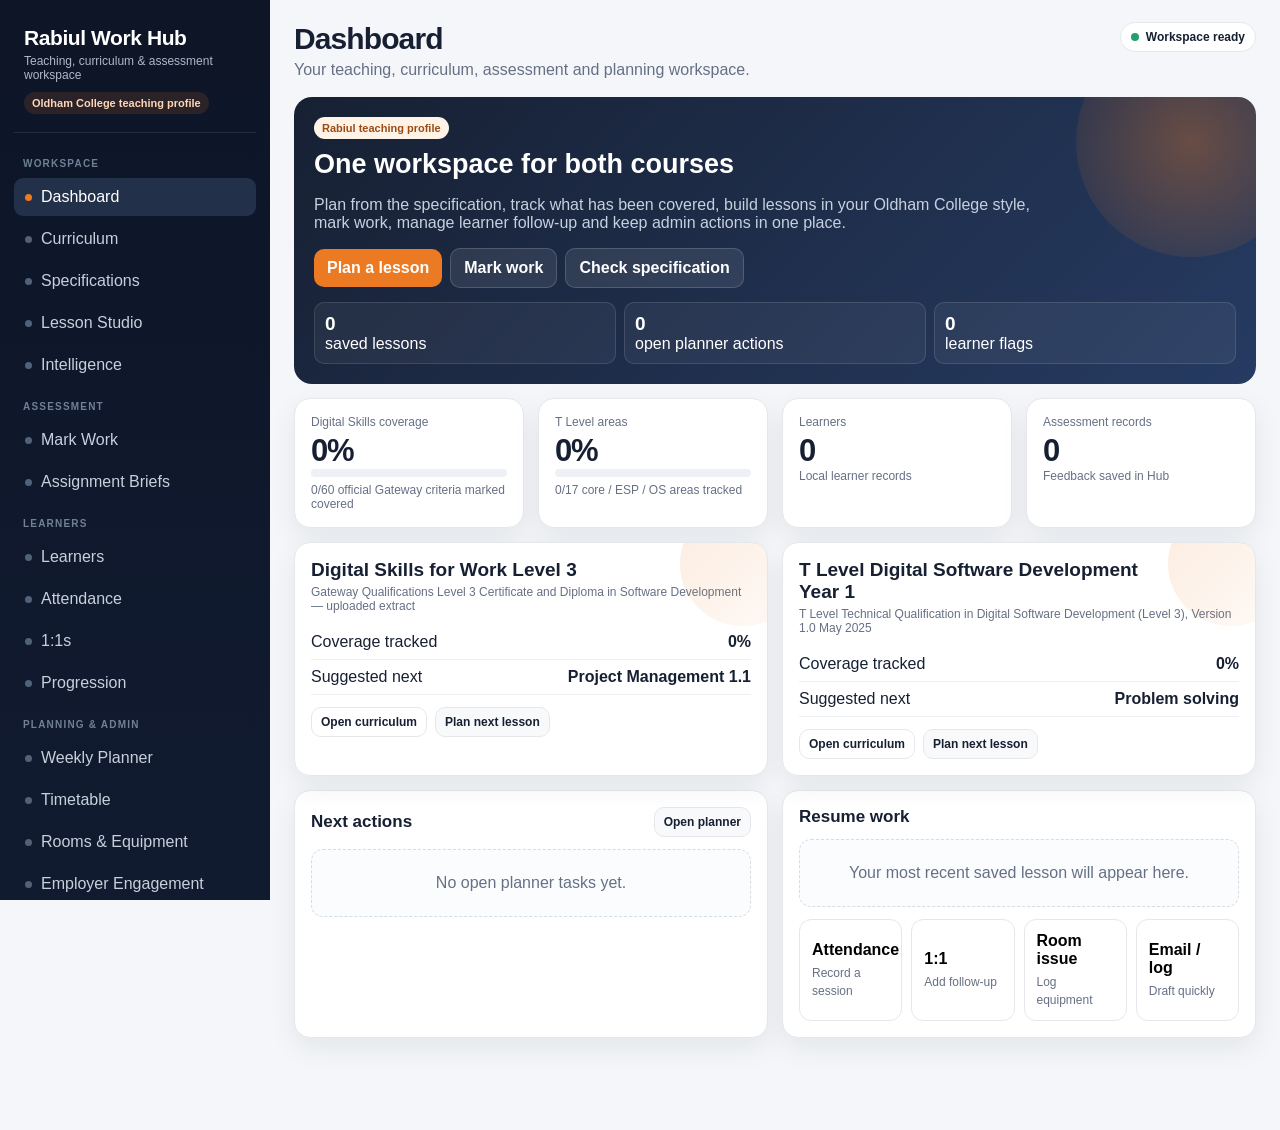
==== commit d919a55a: "Load upgraded Work Hub application bundle" ====
--- a/index.html
+++ b/index.html
@@ -30,6 +30,6 @@
   </div>
 
   <script src="/data.js?v=2.0.0"></script>
-  <script src="/app.js?v=2.0.0"></script>
+  <script src="/bootstrap.js?v=2.0.0"></script>
 </body>
 </html>
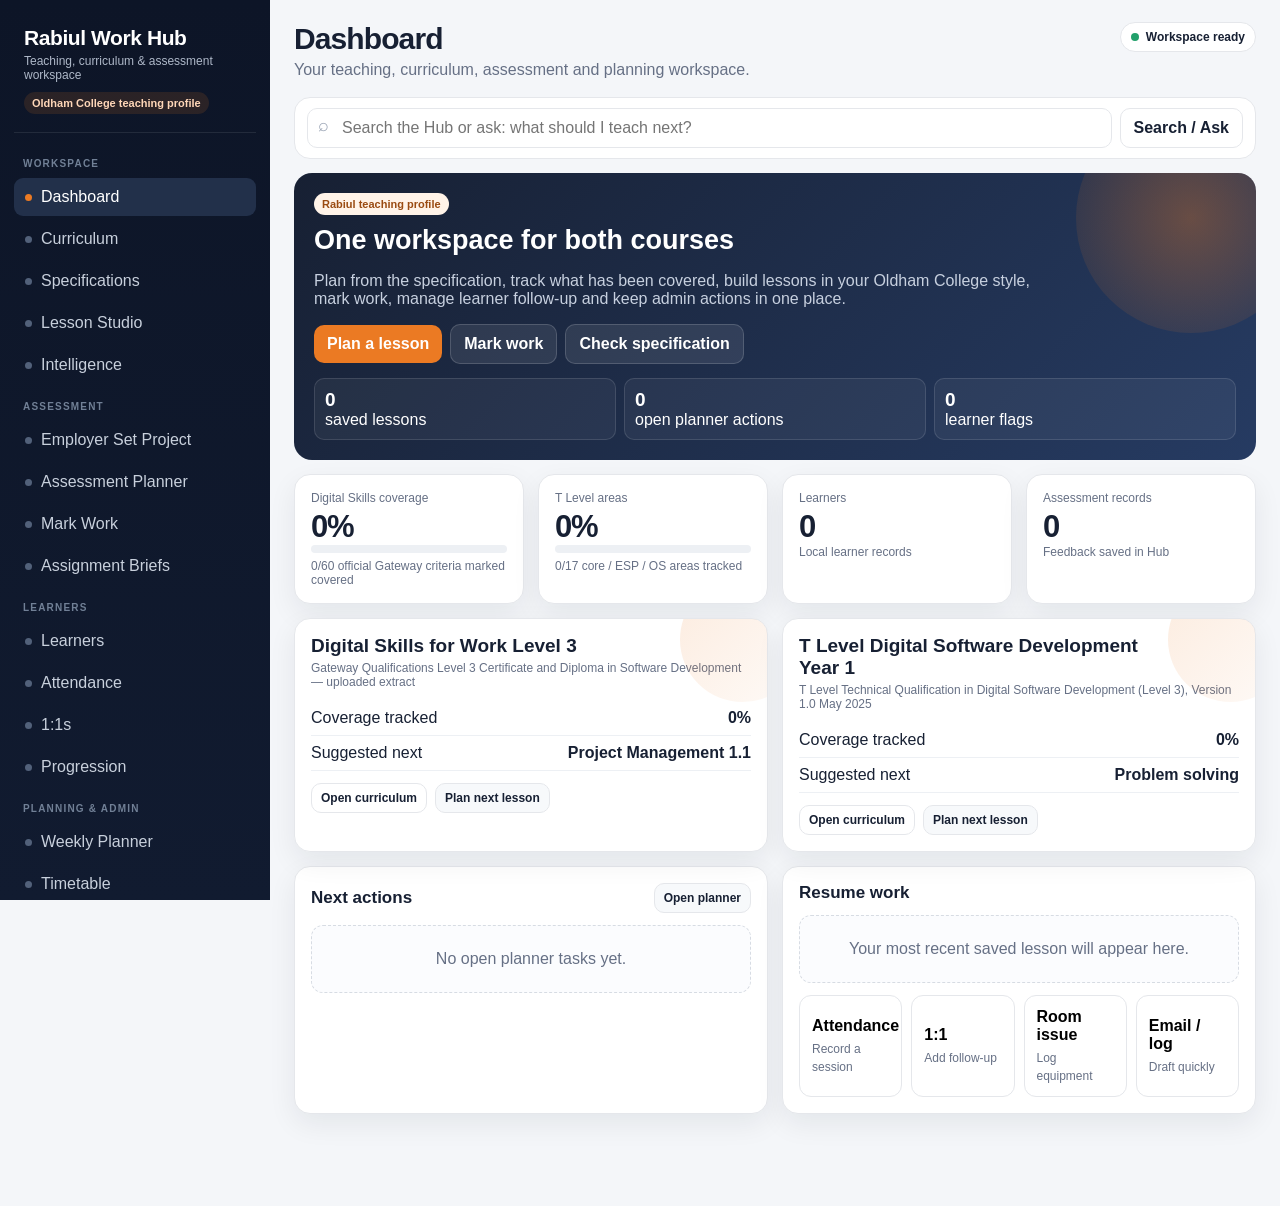
==== commit 495662fd: "Publish Work Hub 2.1.0 assets" ====
--- a/index.html
+++ b/index.html
@@ -6,7 +6,7 @@
   <meta name="theme-color" content="#0f172a">
   <meta name="description" content="Rabiul Work Hub — teaching, curriculum, assessment and planning workspace">
   <title>Rabiul Work Hub</title>
-  <link rel="stylesheet" href="/styles.css?v=2.0.0">
+  <link rel="stylesheet" href="/styles.css?v=2.1.0">
 </head>
 <body>
   <div class="shell">
@@ -29,7 +29,7 @@
     <div class="modal" id="modalContent"></div>
   </div>
 
-  <script src="/data.js?v=2.0.0"></script>
-  <script src="/bootstrap.js?v=2.0.0"></script>
+  <script src="/data.js?v=2.1.0"></script>
+  <script src="/app.js?v=2.1.0"></script>
 </body>
 </html>
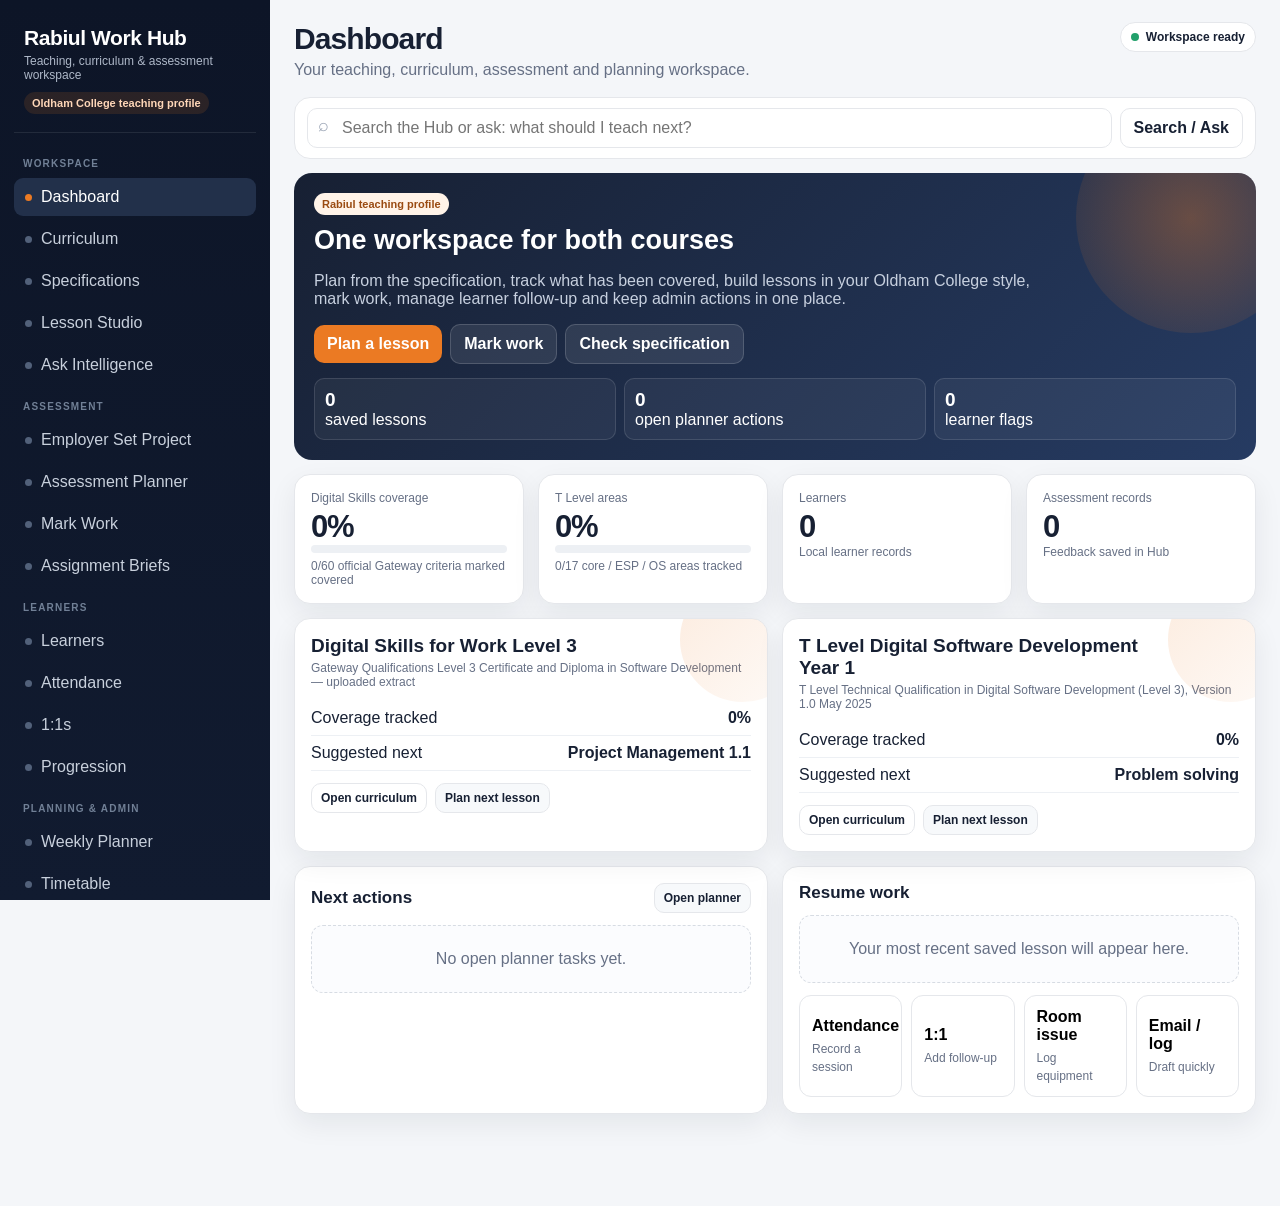
==== commit a1bc95d4: "Release Ask Intelligence no-API workflow" ====
--- a/index.html
+++ b/index.html
@@ -6,7 +6,7 @@
   <meta name="theme-color" content="#0f172a">
   <meta name="description" content="Rabiul Work Hub — teaching, curriculum, assessment and planning workspace">
   <title>Rabiul Work Hub</title>
-  <link rel="stylesheet" href="/styles.css?v=2.1.0">
+  <link rel="stylesheet" href="/styles.css?v=3.2.0">
 </head>
 <body>
   <div class="shell">
@@ -29,7 +29,7 @@
     <div class="modal" id="modalContent"></div>
   </div>
 
-  <script src="/data.js?v=2.1.0"></script>
-  <script src="/app.js?v=2.1.0"></script>
+  <script src="/data.js?v=3.2.0"></script>
+  <script src="/app.js?v=3.2.0"></script>
 </body>
 </html>
--- a/styles.css
+++ b/styles.css
@@ -185,3 +185,24 @@
  .slide-stage{background:white;padding:0}
  .slide{page-break-after:always;box-shadow:none;border:0;width:100%;height:auto;aspect-ratio:16/9}
 }
+
+/* Hub Intelligence chat */
+.ai-layout{display:grid;grid-template-columns:minmax(0,1.6fr) minmax(280px,.7fr);gap:14px;align-items:start}
+.ai-chat-card{padding:0;overflow:hidden}
+.ai-chat-head{display:flex;align-items:center;justify-content:space-between;gap:12px;padding:16px;border-bottom:1px solid var(--line)}
+.ai-chat-head h3{margin:0 0 3px}
+.ai-messages{height:min(62vh,620px);min-height:420px;overflow:auto;padding:18px;background:#f8fafc;display:flex;flex-direction:column;gap:12px}
+.ai-msg{max-width:86%;padding:12px 14px;border-radius:14px;box-shadow:0 2px 8px rgba(16,24,40,.05)}
+.ai-msg.user{align-self:flex-end;background:#172033;color:#fff;border-bottom-right-radius:5px}
+.ai-msg.assistant{align-self:flex-start;background:#fff;border:1px solid var(--line);border-bottom-left-radius:5px}
+.ai-role{font-size:10px;font-weight:800;letter-spacing:.06em;text-transform:uppercase;opacity:.72;margin-bottom:5px}
+.ai-text{font-size:14px;line-height:1.55;white-space:normal}
+.ai-welcome{margin:auto;max-width:520px;text-align:center;color:var(--muted);display:grid;gap:8px}
+.ai-welcome b{font-size:18px;color:var(--ink)}
+.ai-compose{padding:14px;border-top:1px solid var(--line);background:#fff}
+.ai-compose textarea{min-height:92px}
+.ai-compose-row{display:grid;grid-template-columns:1fr 180px auto;gap:8px;align-items:center;margin-top:8px}
+.ai-context-card details{border-top:1px solid var(--line);padding-top:12px}
+.ai-context-card summary{cursor:pointer}
+@media(max-width:1000px){.ai-layout{grid-template-columns:1fr}.ai-context-card{order:2}}
+@media(max-width:700px){.ai-messages{min-height:360px;height:52vh;padding:12px}.ai-msg{max-width:94%}.ai-compose-row{grid-template-columns:1fr}.ai-compose-row .btn{width:100%}}
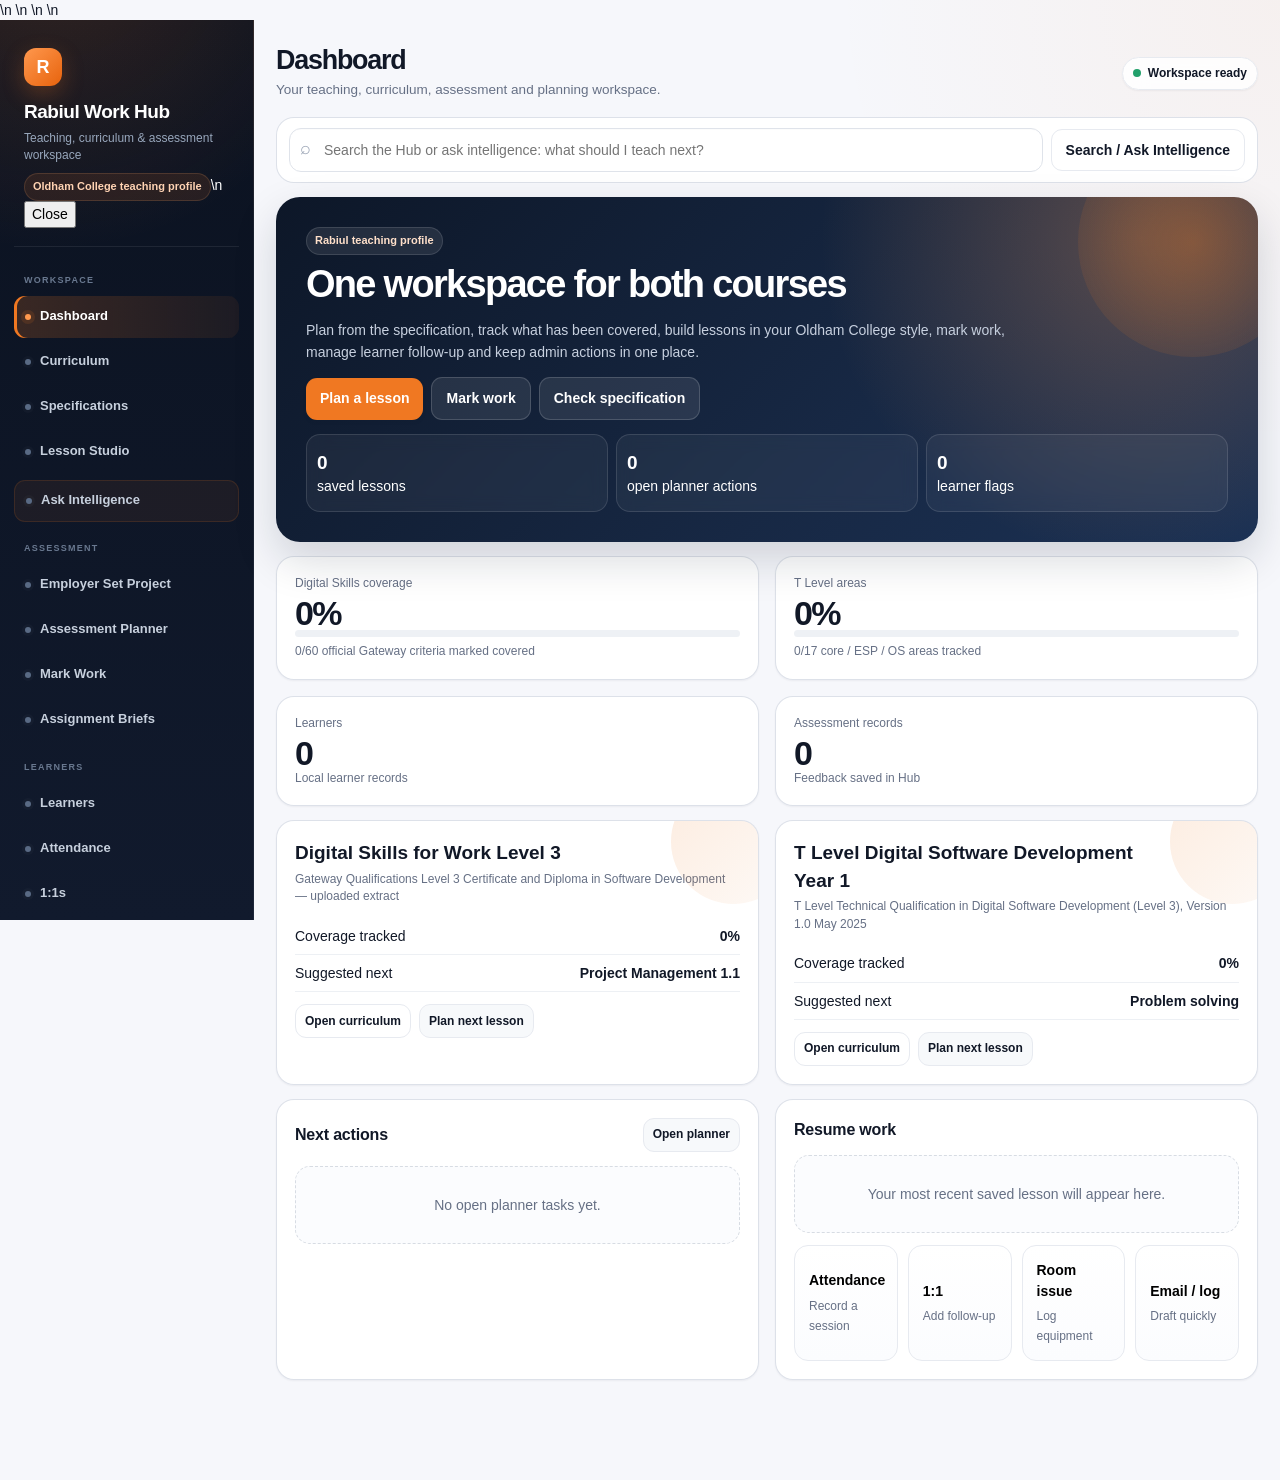
==== commit 7f7f015f: "Release responsive Work Hub 4.0 shell" ====
--- a/index.html
+++ b/index.html
@@ -3,7 +3,7 @@
 <head>
   <meta charset="utf-8">
   <meta name="viewport" content="width=device-width,initial-scale=1,viewport-fit=cover">
-  <meta name="theme-color" content="#0f172a">
+  <meta name="theme-color" content="#0b1220">\n  <meta name="color-scheme" content="light">\n  <meta name="mobile-web-app-capable" content="yes">\n  <meta name="apple-mobile-web-app-capable" content="yes">\n  <meta name="apple-mobile-web-app-status-bar-style" content="black-translucent">
   <meta name="description" content="Rabiul Work Hub — teaching, curriculum, assessment and planning workspace">
   <title>Rabiul Work Hub</title>
   <link rel="stylesheet" href="/styles.css?v=3.2.0">
@@ -14,7 +14,7 @@
       <div class="brand">
         <strong>Rabiul Work Hub</strong>
         <span>Teaching, curriculum & assessment workspace</span>
-        <div class="brand-badge">Oldham College teaching profile</div>
+        <div class="brand-badge">Oldham College teaching profile</div>\n        <button class="sidebar-close" aria-label="Close navigation" onclick="RWH.toggleDrawer()">Close</button>
       </div>
       <nav class="nav" id="nav"></nav>
     </aside>
--- a/styles.css
+++ b/styles.css
@@ -206,3 +206,547 @@
 .ai-context-card summary{cursor:pointer}
 @media(max-width:1000px){.ai-layout{grid-template-columns:1fr}.ai-context-card{order:2}}
 @media(max-width:700px){.ai-messages{min-height:360px;height:52vh;padding:12px}.ai-msg{max-width:94%}.ai-compose-row{grid-template-columns:1fr}.ai-compose-row .btn{width:100%}}
+
+
+/* =========================================================
+   RABIUL WORK HUB 4.0 — MODERN RESPONSIVE DESIGN SYSTEM
+   ========================================================= */
+:root{
+  --bg:#f6f7fb;
+  --surface:#ffffff;
+  --surface-2:#f8fafc;
+  --surface-3:#f1f5f9;
+  --ink:#111827;
+  --muted:#667085;
+  --line:#e7eaf0;
+  --nav:#0b1220;
+  --nav-2:#111c31;
+  --orange:#f07822;
+  --orange-dark:#c9580c;
+  --orange-2:#fff4eb;
+  --green:#117a52;
+  --green-2:#eaf8f1;
+  --red:#b42318;
+  --red-2:#fff1f0;
+  --blue:#2657c8;
+  --shadow-sm:0 1px 2px rgba(16,24,40,.05);
+  --shadow:0 8px 24px rgba(16,24,40,.07);
+  --shadow-lg:0 18px 50px rgba(16,24,40,.12);
+  --radius:18px;
+  --radius-sm:12px;
+  --content-max:1560px;
+}
+
+html{-webkit-text-size-adjust:100%;background:var(--bg)}
+body{
+  min-height:100vh;
+  background:
+    radial-gradient(circle at 100% 0%,rgba(240,120,34,.055),transparent 28rem),
+    var(--bg);
+  color:var(--ink);
+  font-family:Inter,ui-sans-serif,-apple-system,BlinkMacSystemFont,"Segoe UI",Roboto,Arial,sans-serif;
+  font-size:14px;
+  line-height:1.45;
+  text-rendering:optimizeLegibility;
+  -webkit-font-smoothing:antialiased;
+}
+button,input,select,textarea{font-family:inherit}
+button{-webkit-tap-highlight-color:transparent}
+::selection{background:#ffd9bd;color:#6d2e00}
+
+.shell{
+  grid-template-columns:284px minmax(0,1fr);
+  min-height:100dvh;
+}
+.sidebar{
+  position:sticky;
+  top:0;
+  height:100dvh;
+  padding:18px 14px 20px;
+  background:
+    radial-gradient(circle at 20% -10%,rgba(240,120,34,.18),transparent 20rem),
+    linear-gradient(180deg,#0b1220 0%,#111a2d 100%);
+  border-right:1px solid rgba(255,255,255,.055);
+  scrollbar-width:thin;
+  scrollbar-color:#334155 transparent;
+}
+.brand{
+  position:relative;
+  padding:10px 10px 18px;
+  margin-bottom:10px;
+  border-bottom:1px solid rgba(255,255,255,.08);
+}
+.brand:before{
+  content:"R";
+  display:grid;
+  place-items:center;
+  width:38px;
+  height:38px;
+  margin-bottom:12px;
+  border-radius:12px;
+  background:linear-gradient(135deg,#ff984e,#e7630d);
+  color:#fff;
+  font-weight:900;
+  font-size:18px;
+  box-shadow:0 8px 22px rgba(240,120,34,.26);
+}
+.brand strong{
+  font-size:19px;
+  font-weight:800;
+  letter-spacing:-.025em;
+}
+.brand span{
+  max-width:210px;
+  color:#98a7bc;
+  line-height:1.4;
+}
+.brand-badge{
+  border:1px solid rgba(255,173,113,.16);
+  background:rgba(240,120,34,.11);
+  color:#ffd3b3;
+}
+
+.nav{gap:3px;padding-bottom:16px}
+.nav-section{
+  margin:17px 10px 6px;
+  color:#69788f;
+  font-size:9px;
+  letter-spacing:.14em;
+}
+.nav button{
+  min-height:42px;
+  border-radius:11px;
+  padding:10px 11px;
+  color:#c7d0dd;
+  font-size:13px;
+  font-weight:600;
+  transition:background .16s ease,color .16s ease,transform .16s ease;
+}
+.nav button:hover{
+  background:rgba(255,255,255,.065);
+  color:#fff;
+  transform:translateX(2px);
+}
+.nav button.active{
+  background:linear-gradient(90deg,rgba(240,120,34,.20),rgba(240,120,34,.07));
+  color:#fff;
+  box-shadow:inset 3px 0 0 var(--orange);
+}
+.nav .dot{
+  width:6px;height:6px;
+  background:#596a84;
+  box-shadow:0 0 0 3px rgba(255,255,255,.025);
+}
+.nav button.active .dot{background:#ff984e;box-shadow:0 0 0 4px rgba(240,120,34,.12)}
+.nav button[data-page="intelligence"]{
+  margin-top:4px;
+  border:1px solid rgba(240,120,34,.14);
+  background:rgba(240,120,34,.065);
+}
+.nav button[data-page="intelligence"]:not(.active):hover{background:rgba(240,120,34,.12)}
+
+.content{
+  width:100%;
+  max-width:var(--content-max);
+  margin:0 auto;
+  padding:26px clamp(18px,2.6vw,38px) 100px;
+}
+.page-head{
+  margin-bottom:16px;
+  align-items:center;
+}
+.page-head h1{
+  font-size:clamp(25px,2.1vw,34px);
+  line-height:1.08;
+  letter-spacing:-.045em;
+  font-weight:800;
+}
+.page-head p{
+  max-width:760px;
+  font-size:13.5px;
+  line-height:1.5;
+}
+.status,.pill{
+  border:1px solid var(--line);
+  box-shadow:var(--shadow-sm);
+}
+.status{background:rgba(255,255,255,.86);backdrop-filter:blur(12px)}
+
+.card{
+  border:1px solid rgba(218,222,231,.9);
+  border-radius:var(--radius);
+  box-shadow:var(--shadow-sm);
+  padding:18px;
+  background:rgba(255,255,255,.96);
+  transition:border-color .16s ease,box-shadow .16s ease,transform .16s ease;
+}
+.card:hover{border-color:#dde2e9}
+.card h3{font-size:16px;letter-spacing:-.012em}
+.card-title{margin-bottom:14px}
+.grid{gap:16px}
+.g2,.g3,.g4{align-items:stretch}
+
+.hero-band{
+  padding:clamp(20px,3vw,30px);
+  border-radius:24px;
+  background:
+    radial-gradient(circle at 88% 12%,rgba(255,159,88,.28),transparent 20rem),
+    linear-gradient(135deg,#0d1728 0%,#172844 60%,#1b3154 100%);
+  box-shadow:0 18px 44px rgba(15,23,42,.16);
+}
+.hero-band h2{
+  max-width:760px;
+  font-size:clamp(25px,3vw,38px)!important;
+  letter-spacing:-.045em;
+  line-height:1.05;
+}
+.hero-band p{font-size:14px;line-height:1.6}
+.hero-band .pill{
+  background:rgba(255,255,255,.09);
+  border-color:rgba(255,255,255,.12);
+  color:#ffe0ca;
+  box-shadow:none;
+}
+.mini{
+  min-height:78px;
+  display:flex;
+  flex-direction:column;
+  justify-content:center;
+  border-radius:14px;
+  backdrop-filter:blur(8px);
+}
+
+.kpi{
+  font-size:34px;
+  line-height:1;
+  letter-spacing:-.05em;
+}
+.progress{height:7px;background:#eef1f5}
+.progress span{background:linear-gradient(90deg,#f07822,#ff9a52)}
+
+input,select,textarea{
+  min-height:44px;
+  padding:11px 12px;
+  border:1px solid #dfe3ea;
+  border-radius:12px;
+  background:#fff;
+  box-shadow:inset 0 1px 1px rgba(16,24,40,.015);
+  transition:border-color .15s ease,box-shadow .15s ease,background .15s ease;
+}
+textarea{line-height:1.5}
+input:hover,select:hover,textarea:hover{border-color:#cfd5df}
+input:focus,select:focus,textarea:focus{
+  border-color:#f09a5b;
+  box-shadow:0 0 0 4px rgba(240,120,34,.10);
+}
+.label{font-size:11.5px;color:#344054}
+.btn{
+  min-height:42px;
+  padding:10px 14px;
+  border-radius:11px;
+  box-shadow:0 2px 4px rgba(16,24,40,.07);
+  transition:transform .14s ease,box-shadow .14s ease,filter .14s ease;
+}
+.btn:hover{transform:translateY(-1px);box-shadow:0 6px 14px rgba(16,24,40,.10)}
+.btn:active{transform:translateY(0)}
+.btn.secondary,.btn.ghost{box-shadow:none}
+.btn.secondary:hover,.btn.ghost:hover{background:#f8fafc}
+.btn.smallbtn{min-height:34px}
+
+.quick-actions{gap:10px}
+.quick-action{
+  min-height:86px;
+  border-radius:14px;
+  padding:14px;
+  background:linear-gradient(180deg,#fff,#fbfcfe);
+  transition:transform .15s ease,border-color .15s ease,box-shadow .15s ease;
+}
+.quick-action:hover{
+  transform:translateY(-2px);
+  border-color:#d9dee7;
+  box-shadow:var(--shadow);
+}
+
+.item,.week-card,.feedback-box,.source-box{
+  border-radius:14px;
+  border-color:#e4e7ec;
+}
+.item{background:#fff}
+.item:hover{background:#fcfcfd}
+.table-wrap{
+  border-radius:15px;
+  box-shadow:var(--shadow-sm);
+  background:#fff;
+}
+th{position:sticky;top:0;z-index:1;background:#f8fafc}
+th,td{padding:11px 12px}
+tbody tr:hover{background:#fafbfc}
+
+.split{grid-template-columns:minmax(260px,320px) minmax(0,1fr);gap:16px}
+.sidebar-panel{
+  position:sticky;
+  top:20px;
+  max-height:calc(100dvh - 120px);
+}
+.subtabs{
+  gap:7px;
+  scrollbar-width:none;
+}
+.subtabs::-webkit-scrollbar{display:none}
+.subtab{
+  min-height:38px;
+  padding:8px 12px;
+  border-radius:999px;
+}
+.subtab.active{
+  background:#111827;
+  box-shadow:0 5px 14px rgba(17,24,39,.16);
+}
+
+.lesson-grid{
+  grid-template-columns:minmax(160px,190px) minmax(420px,1fr) minmax(300px,350px);
+  gap:16px;
+}
+.thumbs{
+  max-height:calc(100dvh - 180px);
+  padding-right:3px;
+  scrollbar-width:thin;
+}
+.thumb{
+  border-radius:12px;
+  padding:10px;
+  transition:.15s ease;
+}
+.thumb:hover{background:#fff9f4;border-color:#efc5a6}
+.thumb.active{
+  background:#fff8f1;
+  border-color:#f07822;
+  box-shadow:0 0 0 3px rgba(240,120,34,.09);
+}
+.slide-stage{
+  padding:clamp(8px,1.5vw,18px);
+  border-radius:18px;
+  background:
+    linear-gradient(135deg,#e9edf3,#f1f4f8);
+}
+.slide{
+  border-radius:3px;
+  box-shadow:0 18px 45px rgba(15,23,42,.15);
+}
+.lesson-side{position:sticky;top:20px}
+.chip{
+  min-height:34px;
+  border-radius:999px;
+  transition:.14s ease;
+}
+.chip:hover{border-color:#f0b58a;background:#fff8f2}
+
+.note{
+  border-left-width:3px;
+  border-radius:12px;
+  background:#fff9f3;
+}
+.empty{
+  border-radius:15px;
+  padding:28px 20px;
+}
+
+/* Ask Intelligence */
+body:has(.page-head h1:first-child){}
+.ai-layout{grid-template-columns:minmax(0,1.55fr) minmax(290px,.72fr)}
+.ai-chat-card,.ai-context-card{box-shadow:var(--shadow)}
+#intelPrompt{min-height:170px}
+#intelPrepared{font-family:ui-monospace,SFMono-Regular,Menlo,Consolas,monospace;font-size:12px;background:#fbfcfe}
+button[onclick*="askIntelligence"]{
+  background:linear-gradient(135deg,#f07822,#e7620c);
+  box-shadow:0 8px 18px rgba(240,120,34,.22);
+}
+
+/* Modal & toast */
+.modal-backdrop{
+  padding:clamp(12px,3vw,28px);
+  backdrop-filter:blur(4px);
+}
+.modal{
+  width:min(760px,100%);
+  max-height:min(88dvh,900px);
+  border-radius:20px;
+  padding:20px;
+  box-shadow:0 24px 80px rgba(15,23,42,.24);
+}
+.toast{
+  right:max(16px,env(safe-area-inset-right));
+  bottom:max(18px,calc(env(safe-area-inset-bottom) + 18px));
+  border-radius:12px;
+  box-shadow:0 12px 34px rgba(15,23,42,.25);
+}
+
+/* Responsive tablet */
+@media(max-width:1280px){
+  .shell{grid-template-columns:254px minmax(0,1fr)}
+  .content{padding-inline:22px}
+  .lesson-grid{grid-template-columns:165px minmax(0,1fr)}
+  .lesson-side{grid-column:1/-1;position:static}
+  .g4{grid-template-columns:repeat(2,minmax(0,1fr))}
+}
+
+@media(max-width:1024px){
+  .shell{display:block}
+  .sidebar{
+    position:fixed;
+    left:-292px;
+    top:0;
+    bottom:0;
+    width:280px;
+    height:100dvh;
+    z-index:100;
+    transition:left .22s cubic-bezier(.2,.8,.2,1);
+    box-shadow:18px 0 46px rgba(15,23,42,.22);
+  }
+  body.drawer-open .sidebar{left:0}
+  body.drawer-open:after{
+    z-index:90;
+    backdrop-filter:blur(2px);
+    background:rgba(2,6,23,.44);
+  }
+  .content{
+    max-width:none;
+    padding:18px 18px calc(92px + env(safe-area-inset-bottom));
+  }
+  .drawer-btn{
+    display:inline-flex;
+    align-items:center;
+    justify-content:center;
+    min-height:38px;
+    margin-bottom:10px;
+    border-radius:11px;
+    font-size:12px;
+    font-weight:700;
+  }
+  .mobilebar{
+    display:grid;
+    grid-template-columns:repeat(5,minmax(0,1fr));
+    left:12px;
+    right:12px;
+    bottom:max(10px,env(safe-area-inset-bottom));
+    border:1px solid rgba(255,255,255,.08);
+    border-radius:18px;
+    padding:6px;
+    background:rgba(11,18,32,.94);
+    backdrop-filter:blur(18px);
+    box-shadow:0 14px 34px rgba(15,23,42,.24);
+  }
+  .mobilebar button{
+    min-height:50px;
+    border-radius:13px;
+    font-size:10.5px;
+    font-weight:600;
+  }
+  .mobilebar button.active{
+    background:rgba(255,255,255,.09);
+    color:#fff;
+  }
+  .page-head{align-items:flex-start}
+  .split{grid-template-columns:1fr}
+  .sidebar-panel{position:static;max-height:none}
+  .ai-layout{grid-template-columns:1fr}
+  .lesson-grid{grid-template-columns:150px minmax(0,1fr)}
+}
+
+@media(max-width:760px){
+  body{font-size:13.5px}
+  .content{
+    padding:14px 12px calc(90px + env(safe-area-inset-bottom));
+  }
+  .page-head{
+    display:block;
+    margin-bottom:12px;
+  }
+  .page-head h1{font-size:25px}
+  .page-head p{font-size:12.5px}
+  .page-head .status{margin-top:10px}
+  .card{
+    border-radius:16px;
+    padding:15px;
+  }
+  .hero-band{
+    border-radius:20px;
+    padding:19px;
+  }
+  .hero-band h2{font-size:27px!important}
+  .g2,.g3,.g4,.form-grid,.mini-grid{grid-template-columns:1fr}
+  .quick-actions{grid-template-columns:1fr 1fr}
+  .split{display:block}
+  .filter-row{align-items:stretch}
+  .filter-row>*{flex:1 1 100%}
+  .toolbar{gap:7px}
+  .toolbar .btn{flex:1 1 auto}
+  .table-wrap{
+    margin-inline:-3px;
+    border-radius:13px;
+    overflow-x:auto;
+    -webkit-overflow-scrolling:touch;
+  }
+  table{min-width:620px}
+  .lesson-grid{display:block}
+  .thumbs{
+    display:flex;
+    max-height:none;
+    overflow-x:auto;
+    padding:0 0 7px;
+    margin-bottom:10px;
+    scroll-snap-type:x proximity;
+  }
+  .thumb{
+    min-width:155px;
+    max-width:180px;
+    flex:none;
+    scroll-snap-align:start;
+  }
+  .slide-stage{padding:7px;border-radius:14px}
+  .slide{
+    min-height:0;
+    padding:40px 24px 38px;
+  }
+  .slide h2{font-size:clamp(20px,6vw,25px)}
+  .slide-body{font-size:clamp(12px,3.4vw,14px)}
+  .lesson-side{margin-top:12px}
+  .brand:before{width:34px;height:34px;border-radius:10px}
+  .modal{padding:15px;border-radius:18px}
+  .toast{
+    left:12px;
+    right:12px;
+    bottom:calc(82px + env(safe-area-inset-bottom));
+    max-width:none;
+    text-align:center;
+  }
+}
+
+@media(max-width:430px){
+  .content{padding-inline:10px}
+  .card{padding:13px}
+  .quick-actions{grid-template-columns:1fr}
+  .btn{width:100%}
+  .toolbar .btn{width:auto;flex:1 1 46%}
+  .page-head h1{font-size:23px}
+  .status{white-space:normal}
+  .slide{padding:38px 19px 34px}
+  .slide-brand{left:19px;right:19px}
+  .slide-footer{left:19px;right:19px}
+  .mobilebar{left:8px;right:8px}
+  .mobilebar button{padding-inline:1px}
+}
+
+@media(hover:none){
+  .card:hover,.quick-action:hover,.nav button:hover,.btn:hover{transform:none}
+}
+
+@media(prefers-reduced-motion:reduce){
+  *,*:before,*:after{scroll-behavior:auto!important;transition:none!important;animation:none!important}
+}
+
+/* Improve keyboard accessibility */
+button:focus-visible,a:focus-visible,input:focus-visible,select:focus-visible,textarea:focus-visible{
+  outline:3px solid rgba(38,87,200,.22);
+  outline-offset:2px;
+}
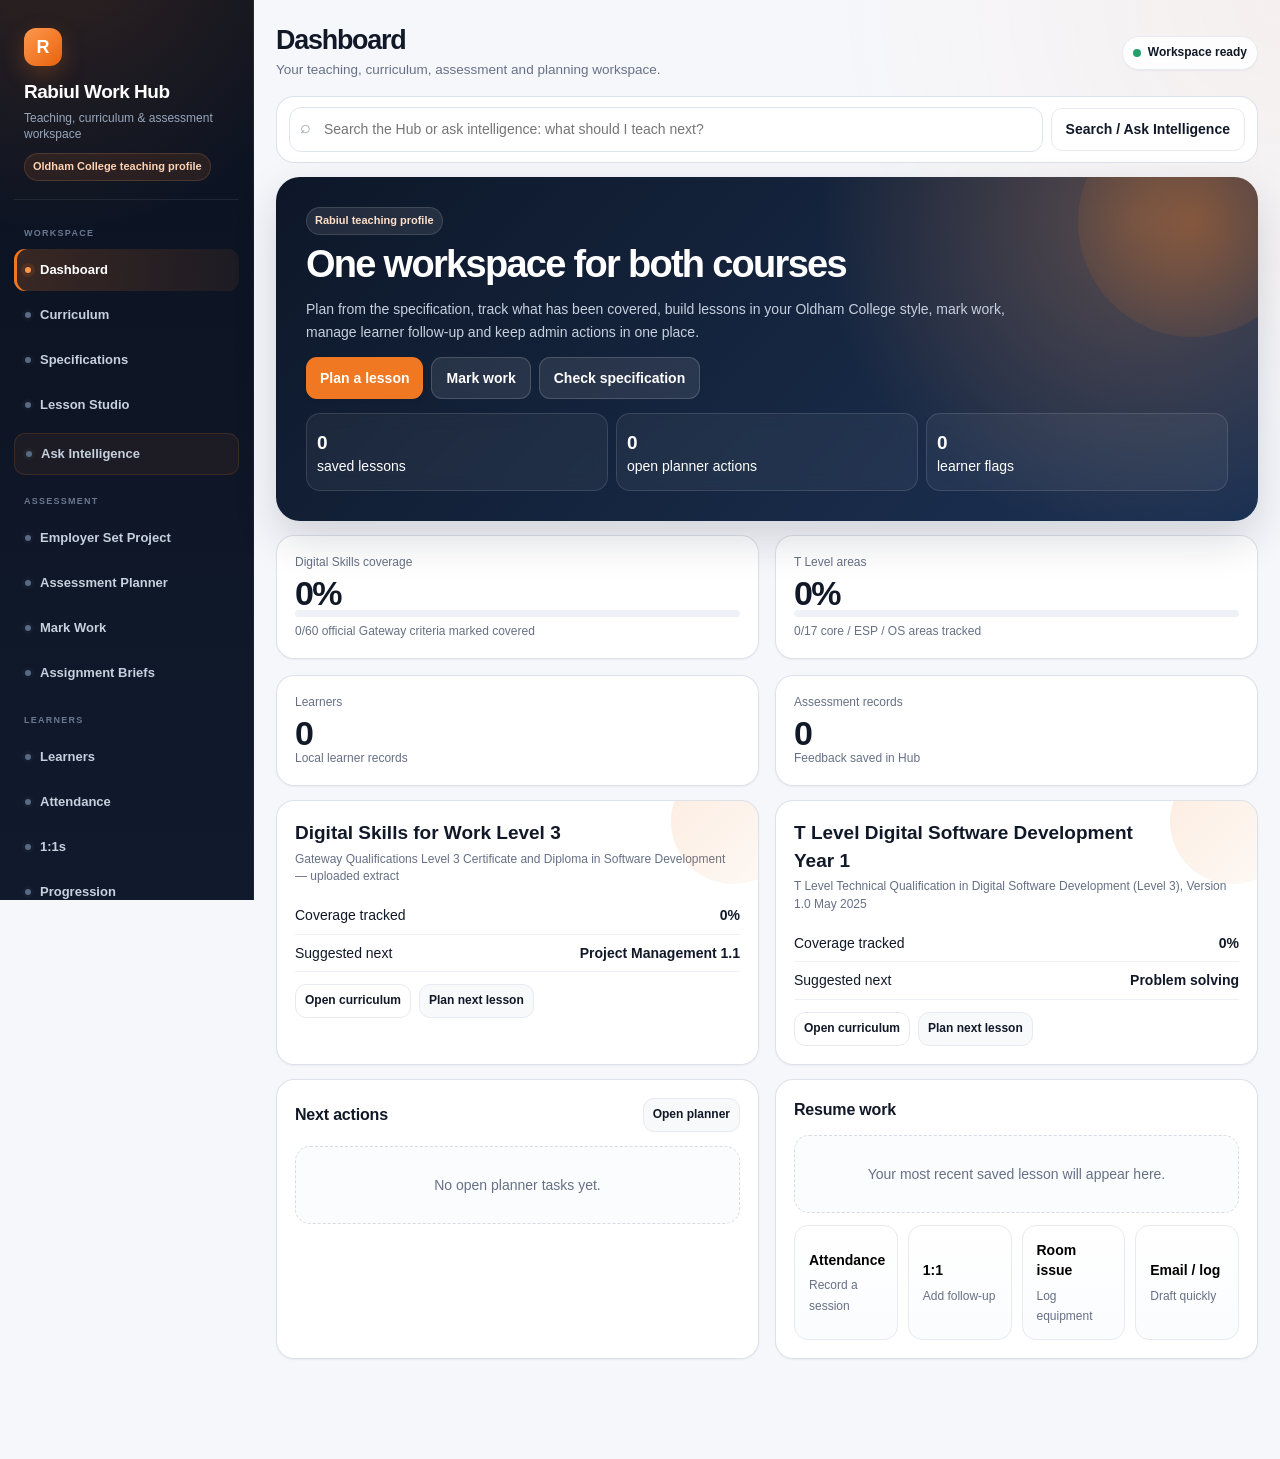
==== commit d9260d67: "Fix Work Hub 4.0 shell and cache version" ====
--- a/index.html
+++ b/index.html
@@ -3,10 +3,14 @@
 <head>
   <meta charset="utf-8">
   <meta name="viewport" content="width=device-width,initial-scale=1,viewport-fit=cover">
-  <meta name="theme-color" content="#0b1220">\n  <meta name="color-scheme" content="light">\n  <meta name="mobile-web-app-capable" content="yes">\n  <meta name="apple-mobile-web-app-capable" content="yes">\n  <meta name="apple-mobile-web-app-status-bar-style" content="black-translucent">
+  <meta name="theme-color" content="#0b1220">
+  <meta name="color-scheme" content="light">
+  <meta name="mobile-web-app-capable" content="yes">
+  <meta name="apple-mobile-web-app-capable" content="yes">
+  <meta name="apple-mobile-web-app-status-bar-style" content="black-translucent">
   <meta name="description" content="Rabiul Work Hub — teaching, curriculum, assessment and planning workspace">
   <title>Rabiul Work Hub</title>
-  <link rel="stylesheet" href="/styles.css?v=3.2.0">
+  <link rel="stylesheet" href="/styles.css?v=4.0.0">
 </head>
 <body>
   <div class="shell">
@@ -14,7 +18,8 @@
       <div class="brand">
         <strong>Rabiul Work Hub</strong>
         <span>Teaching, curriculum & assessment workspace</span>
-        <div class="brand-badge">Oldham College teaching profile</div>\n        <button class="sidebar-close" aria-label="Close navigation" onclick="RWH.toggleDrawer()">Close</button>
+        <div class="brand-badge">Oldham College teaching profile</div>
+  <button class="sidebar-close" aria-label="Close navigation" onclick="RWH.toggleDrawer()">Close</button>
       </div>
       <nav class="nav" id="nav"></nav>
     </aside>
@@ -29,7 +34,7 @@
     <div class="modal" id="modalContent"></div>
   </div>
 
-  <script src="/data.js?v=3.2.0"></script>
-  <script src="/app.js?v=3.2.0"></script>
+  <script src="/data.js?v=4.0.0"></script>
+  <script src="/app.js?v=4.0.0"></script>
 </body>
 </html>
--- a/styles.css
+++ b/styles.css
@@ -750,3 +750,20 @@
   outline:3px solid rgba(38,87,200,.22);
   outline-offset:2px;
 }
+
+.sidebar-close{
+  display:none;
+  position:absolute;
+  top:8px;
+  right:8px;
+  min-height:34px;
+  padding:7px 10px;
+  border:1px solid rgba(255,255,255,.10);
+  border-radius:10px;
+  background:rgba(255,255,255,.06);
+  color:#d8e0ea;
+  font-size:11px;
+  font-weight:700;
+}
+.sidebar-close:hover{background:rgba(255,255,255,.11);color:#fff}
+@media(max-width:1024px){.sidebar-close{display:inline-flex;align-items:center;justify-content:center}}
